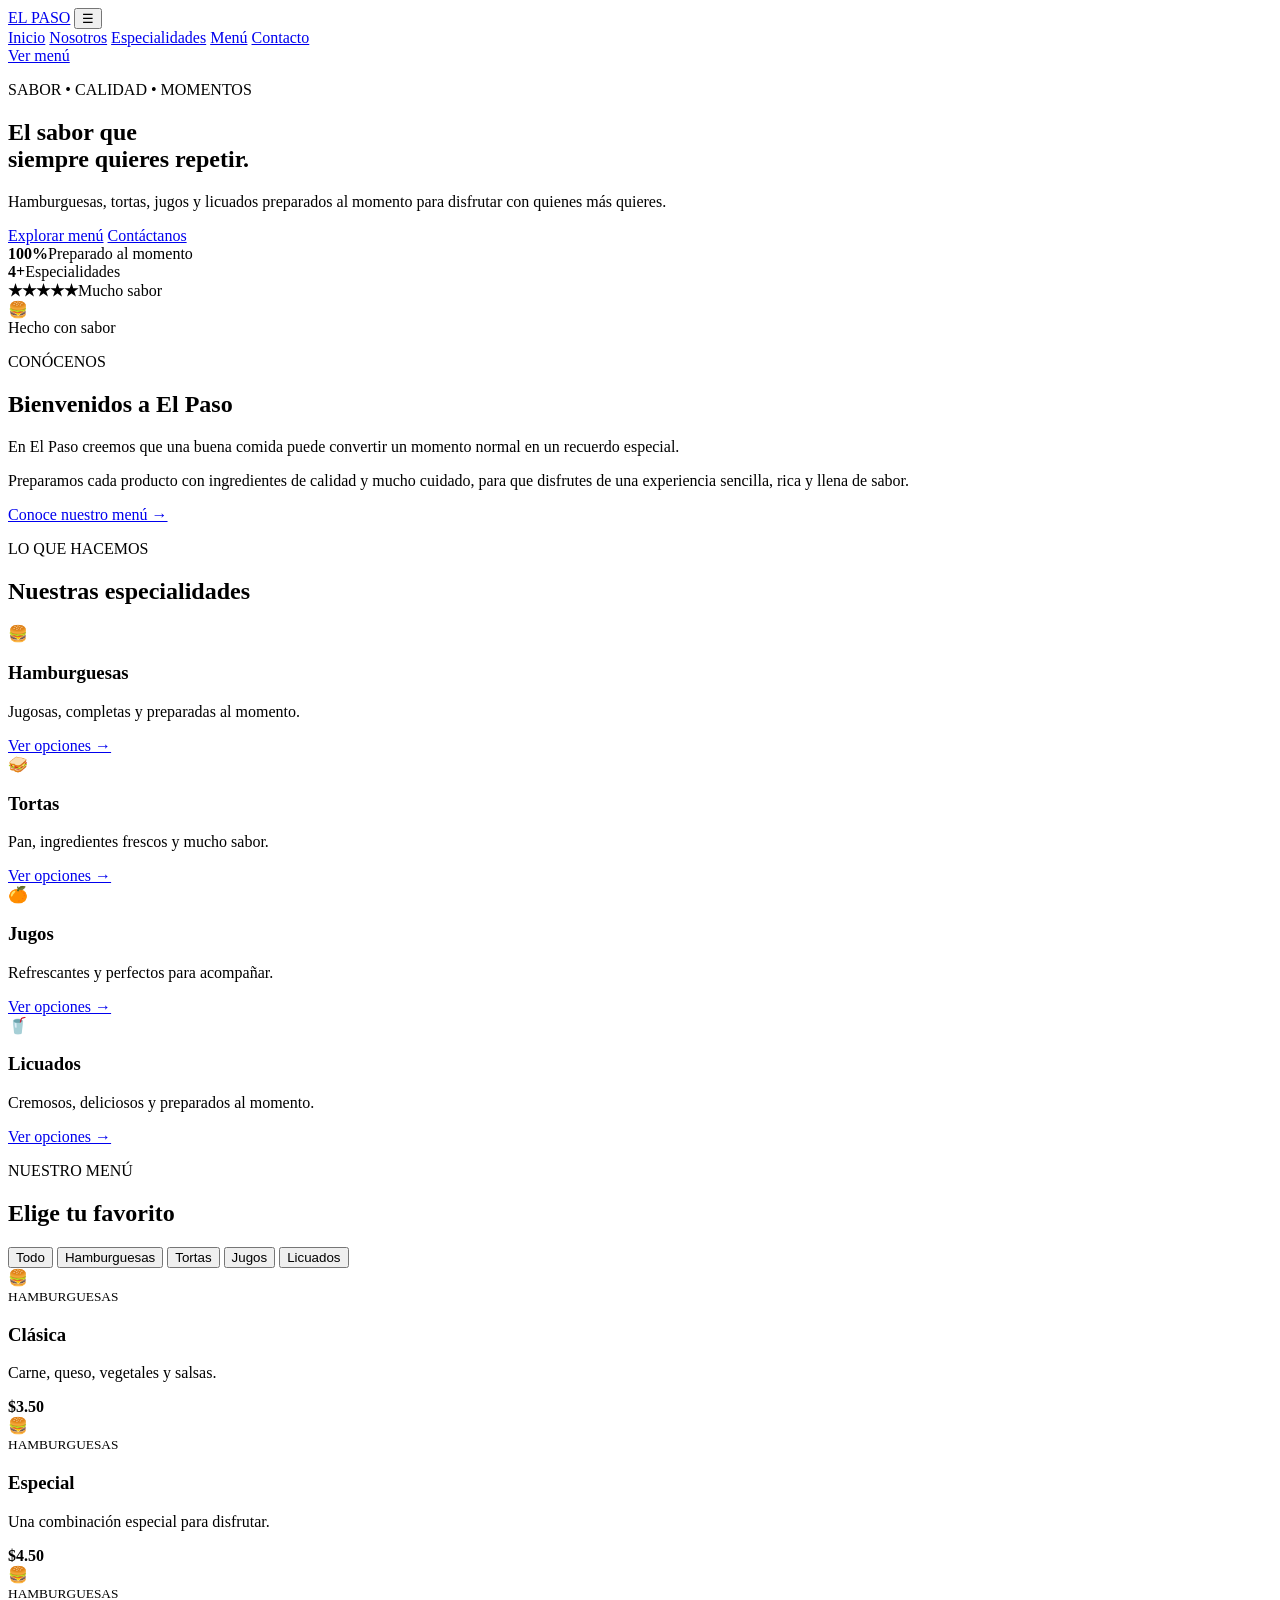
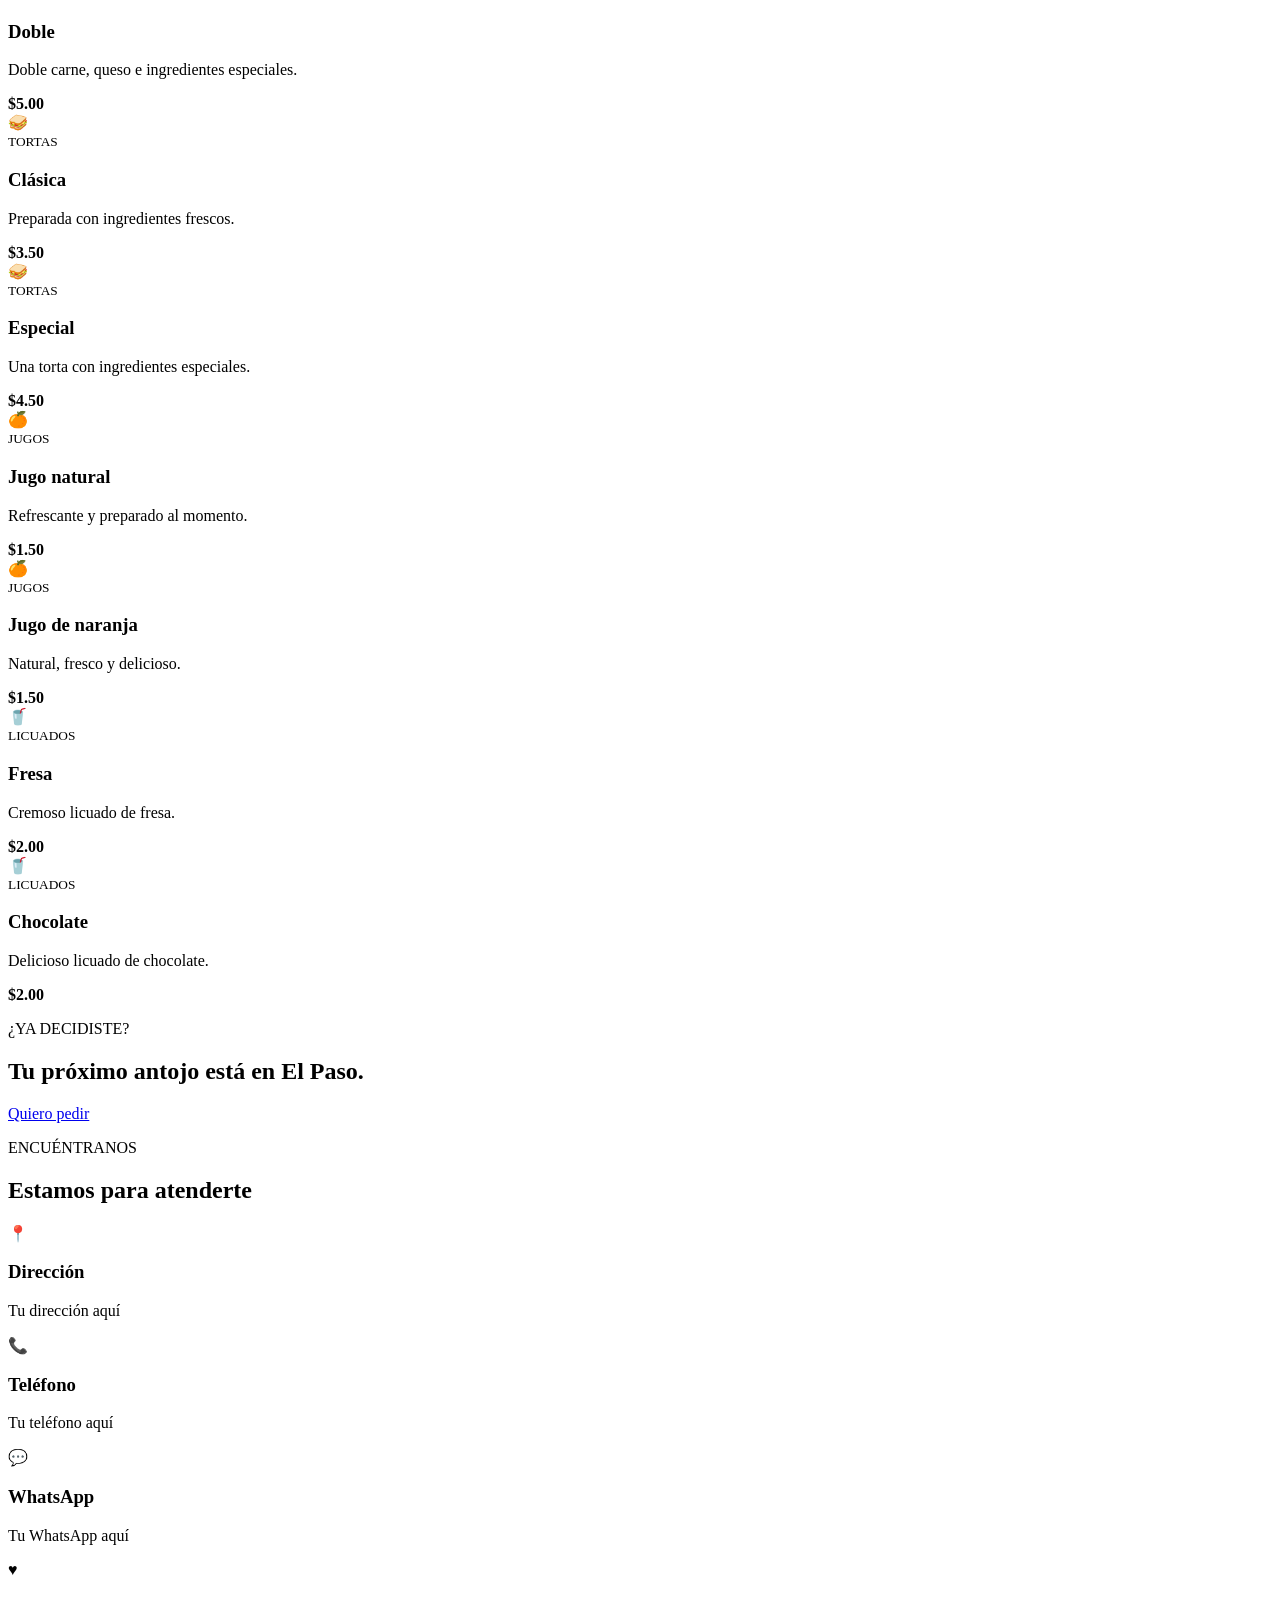
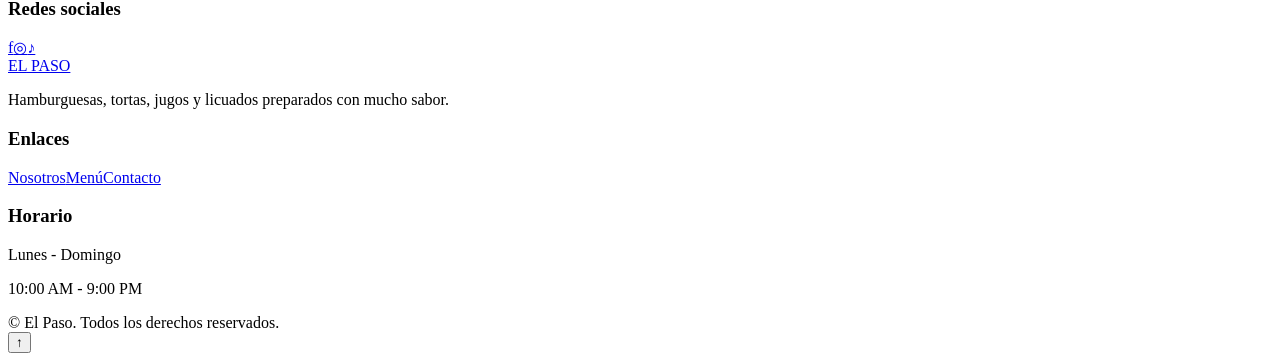
==== index.html @ f25e11f6 "Rename index[1].html to index.html" ====
<!DOCTYPE html>
<html lang="es">
<head>
  <meta charset="UTF-8">
  <meta name="viewport" content="width=device-width, initial-scale=1.0">
  <meta name="description" content="El Paso - hamburguesas, tortas, jugos y licuados">
  <title>El Paso | Sabor que se disfruta</title>
  <link rel="preconnect" href="https://fonts.googleapis.com">
  <link rel="preconnect" href="https://fonts.gstatic.com" crossorigin>
  <link href="https://fonts.googleapis.com/css2?family=DM+Sans:wght@400;500;600;700&family=Playfair+Display:wght@700;800&display=swap" rel="stylesheet">
  <link rel="stylesheet" href="style.css">
</head>
<body>

<header class="header" id="inicio">
  <nav class="nav container">
    <a class="logo" href="#inicio"><span>EL</span> PASO</a>
    <button class="menu-toggle" aria-label="Abrir menú">☰</button>
    <div class="nav-links">
      <a href="#inicio">Inicio</a>
      <a href="#nosotros">Nosotros</a>
      <a href="#especialidades">Especialidades</a>
      <a href="#menu">Menú</a>
      <a href="#contacto">Contacto</a>
    </div>
    <a class="nav-order" href="#menu">Ver menú</a>
  </nav>
</header>

<main>
<section class="hero">
  <div class="hero-overlay"></div>
  <div class="container hero-content">
    <p class="eyebrow">SABOR • CALIDAD • MOMENTOS</p>
    <h1>El sabor que<br><span>siempre quieres repetir.</span></h1>
    <p class="hero-text">Hamburguesas, tortas, jugos y licuados preparados al momento para disfrutar con quienes más quieres.</p>
    <div class="hero-buttons">
      <a class="btn btn-primary" href="#menu">Explorar menú</a>
      <a class="btn btn-light" href="#contacto">Contáctanos</a>
    </div>
  </div>
</section>

<section class="stats">
  <div class="container stats-grid">
    <div><strong>100%</strong><span>Preparado al momento</span></div>
    <div><strong>4+</strong><span>Especialidades</span></div>
    <div><strong>★★★★★</strong><span>Mucho sabor</span></div>
  </div>
</section>

<section class="section about" id="nosotros">
  <div class="container two-col">
    <div class="about-card">
      <div class="fake-food">🍔</div>
      <span class="floating-badge">Hecho con sabor</span>
    </div>
    <div>
      <p class="eyebrow dark">CONÓCENOS</p>
      <h2>Bienvenidos a <span>El Paso</span></h2>
      <p>En El Paso creemos que una buena comida puede convertir un momento normal en un recuerdo especial.</p>
      <p>Preparamos cada producto con ingredientes de calidad y mucho cuidado, para que disfrutes de una experiencia sencilla, rica y llena de sabor.</p>
      <a class="text-link" href="#menu">Conoce nuestro menú →</a>
    </div>
  </div>
</section>

<section class="section specialties" id="especialidades">
  <div class="container">
    <div class="section-title">
      <p class="eyebrow dark">LO QUE HACEMOS</p>
      <h2>Nuestras <span>especialidades</span></h2>
    </div>
    <div class="cards">
      <article class="special-card"><div class="icon">🍔</div><h3>Hamburguesas</h3><p>Jugosas, completas y preparadas al momento.</p><a href="#hamburguesas">Ver opciones →</a></article>
      <article class="special-card"><div class="icon">🥪</div><h3>Tortas</h3><p>Pan, ingredientes frescos y mucho sabor.</p><a href="#tortas">Ver opciones →</a></article>
      <article class="special-card"><div class="icon">🍊</div><h3>Jugos</h3><p>Refrescantes y perfectos para acompañar.</p><a href="#jugos">Ver opciones →</a></article>
      <article class="special-card"><div class="icon">🥤</div><h3>Licuados</h3><p>Cremosos, deliciosos y preparados al momento.</p><a href="#licuados">Ver opciones →</a></article>
    </div>
  </div>
</section>

<section class="section menu-section" id="menu">
  <div class="container">
    <div class="section-title center">
      <p class="eyebrow">NUESTRO MENÚ</p>
      <h2>Elige tu <span>favorito</span></h2>
    </div>
    <div class="tabs">
      <button class="tab active" data-filter="all">Todo</button>
      <button class="tab" data-filter="hamburguesas">Hamburguesas</button>
      <button class="tab" data-filter="tortas">Tortas</button>
      <button class="tab" data-filter="jugos">Jugos</button>
      <button class="tab" data-filter="licuados">Licuados</button>
    </div>
    <div class="products">
      <article class="product" data-category="hamburguesas" id="hamburguesas"><div class="product-img burger">🍔</div><div><small>HAMBURGUESAS</small><h3>Clásica</h3><p>Carne, queso, vegetales y salsas.</p><strong>$3.50</strong></div></article>
      <article class="product" data-category="hamburguesas"><div class="product-img burger">🍔</div><div><small>HAMBURGUESAS</small><h3>Especial</h3><p>Una combinación especial para disfrutar.</p><strong>$4.50</strong></div></article>
      <article class="product" data-category="hamburguesas"><div class="product-img burger">🍔</div><div><small>HAMBURGUESAS</small><h3>Doble</h3><p>Doble carne, queso e ingredientes especiales.</p><strong>$5.00</strong></div></article>
      <article class="product" data-category="tortas" id="tortas"><div class="product-img sandwich">🥪</div><div><small>TORTAS</small><h3>Clásica</h3><p>Preparada con ingredientes frescos.</p><strong>$3.50</strong></div></article>
      <article class="product" data-category="tortas"><div class="product-img sandwich">🥪</div><div><small>TORTAS</small><h3>Especial</h3><p>Una torta con ingredientes especiales.</p><strong>$4.50</strong></div></article>
      <article class="product" data-category="jugos" id="jugos"><div class="product-img juice">🍊</div><div><small>JUGOS</small><h3>Jugo natural</h3><p>Refrescante y preparado al momento.</p><strong>$1.50</strong></div></article>
      <article class="product" data-category="jugos"><div class="product-img juice">🍊</div><div><small>JUGOS</small><h3>Jugo de naranja</h3><p>Natural, fresco y delicioso.</p><strong>$1.50</strong></div></article>
      <article class="product" data-category="licuados" id="licuados"><div class="product-img shake">🥤</div><div><small>LICUADOS</small><h3>Fresa</h3><p>Cremoso licuado de fresa.</p><strong>$2.00</strong></div></article>
      <article class="product" data-category="licuados"><div class="product-img shake">🥤</div><div><small>LICUADOS</small><h3>Chocolate</h3><p>Delicioso licuado de chocolate.</p><strong>$2.00</strong></div></article>
    </div>
  </div>
</section>

<section class="cta">
  <div class="container cta-content">
    <div><p class="eyebrow">¿YA DECIDISTE?</p><h2>Tu próximo antojo está en <span>El Paso.</span></h2></div>
    <a class="btn btn-primary" href="#contacto">Quiero pedir</a>
  </div>
</section>

<section class="section contact" id="contacto">
  <div class="container">
    <div class="section-title center">
      <p class="eyebrow dark">ENCUÉNTRANOS</p>
      <h2>Estamos para <span>atenderte</span></h2>
    </div>
    <div class="contact-grid">
      <div class="contact-box"><div>📍</div><h3>Dirección</h3><p>Tu dirección aquí</p></div>
      <div class="contact-box"><div>📞</div><h3>Teléfono</h3><p>Tu teléfono aquí</p></div>
      <div class="contact-box"><div>💬</div><h3>WhatsApp</h3><p>Tu WhatsApp aquí</p></div>
      <div class="contact-box"><div>♥</div><h3>Redes sociales</h3><div class="socials"><a href="#">f</a><a href="#">◎</a><a href="#">♪</a></div></div>
    </div>
  </div>
</section>
</main>

<footer>
  <div class="container footer-main">
    <div><a class="logo" href="#inicio"><span>EL</span> PASO</a><p>Hamburguesas, tortas, jugos y licuados preparados con mucho sabor.</p></div>
    <div><h3>Enlaces</h3><a href="#nosotros">Nosotros</a><a href="#menu">Menú</a><a href="#contacto">Contacto</a></div>
    <div><h3>Horario</h3><p>Lunes - Domingo</p><p>10:00 AM - 9:00 PM</p></div>
  </div>
  <div class="copyright">© <span id="year"></span> El Paso. Todos los derechos reservados.</div>
</footer>

<button class="top" id="top" aria-label="Volver arriba">↑</button>
<script src="script.js"></script>
</body>
</html>
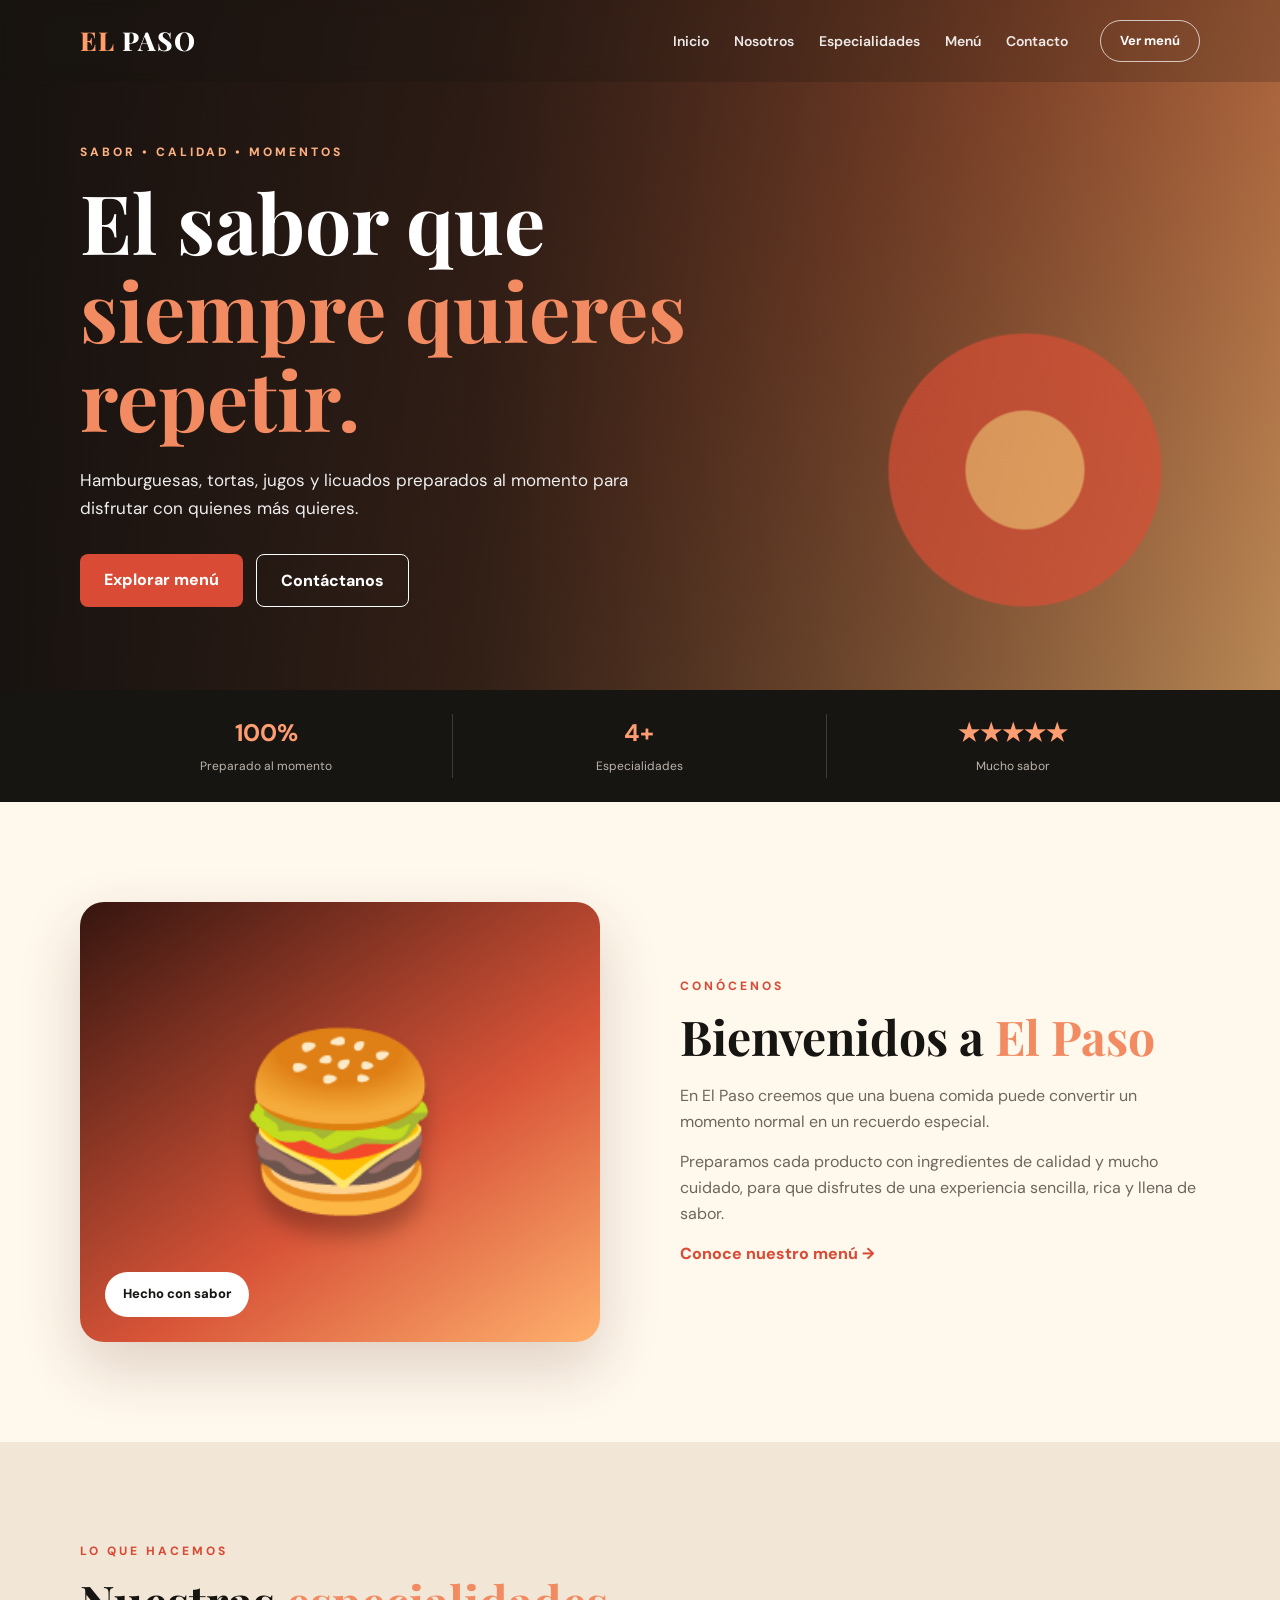
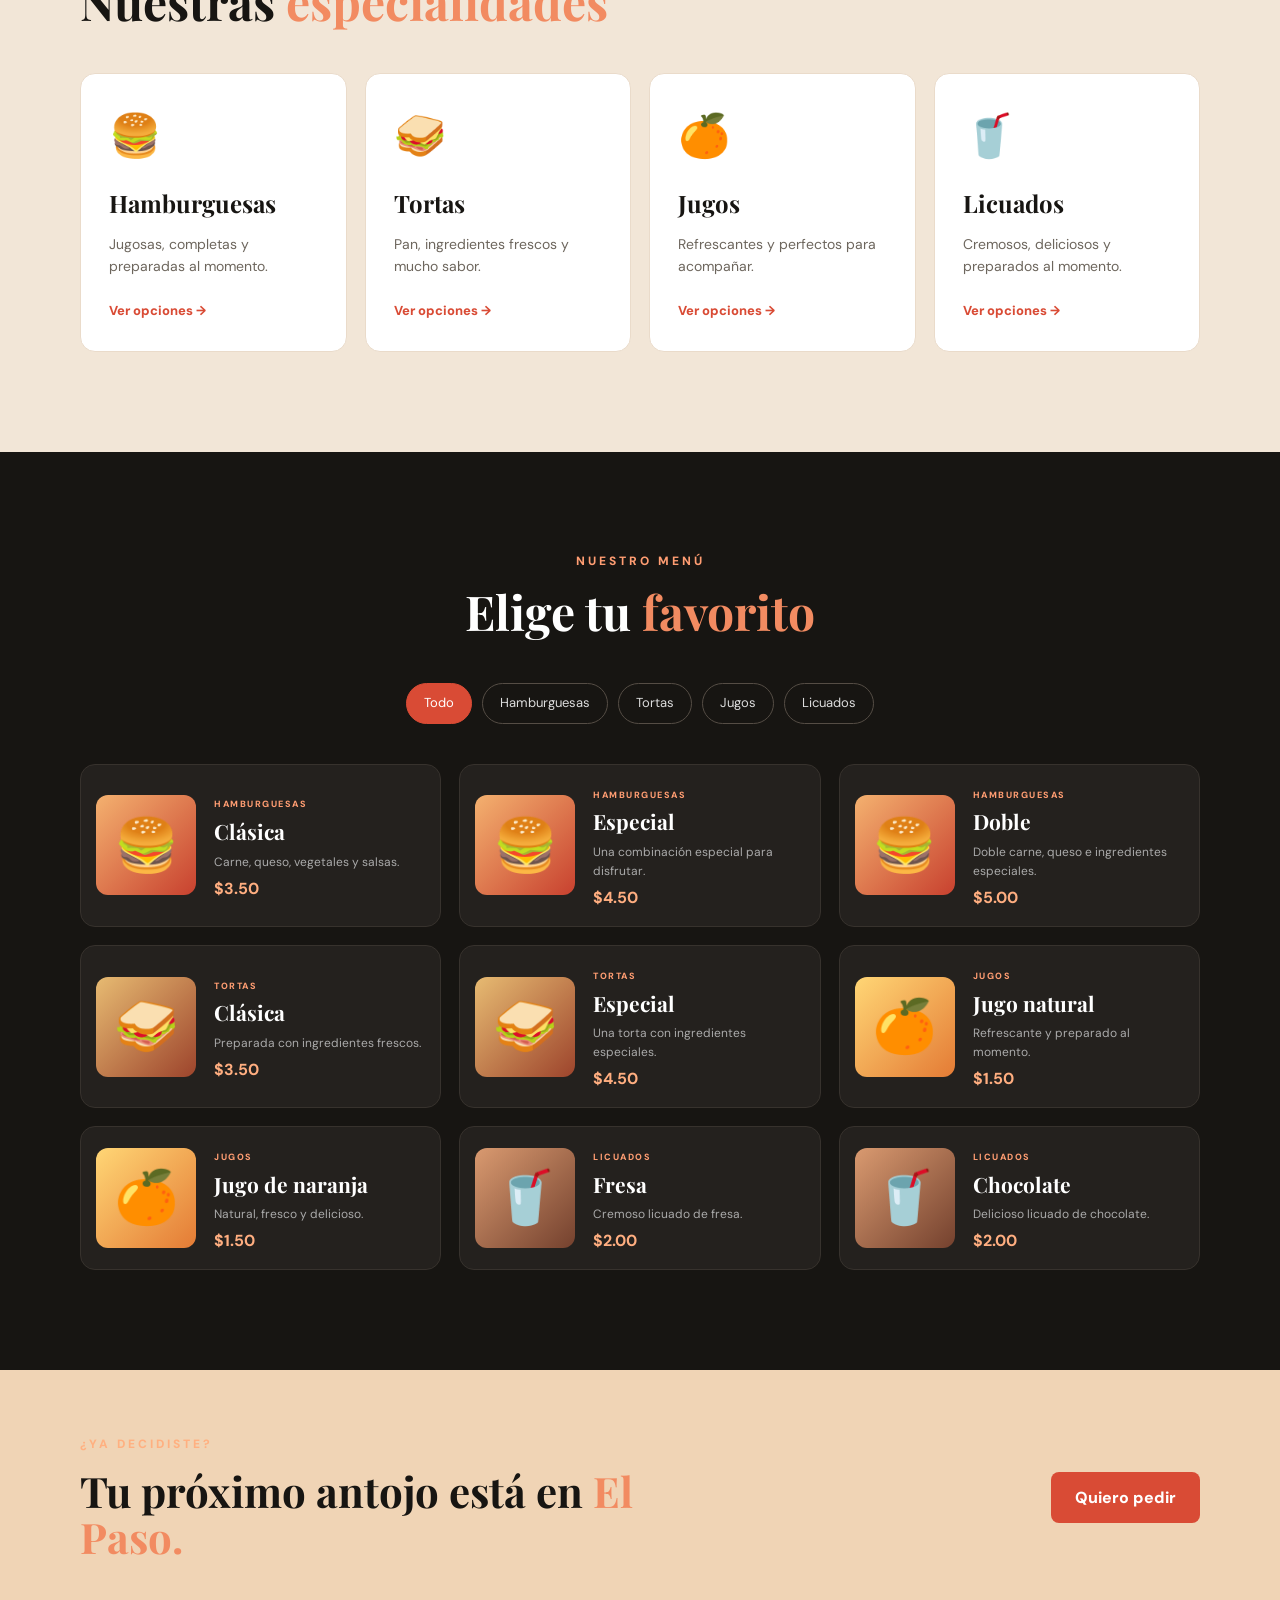
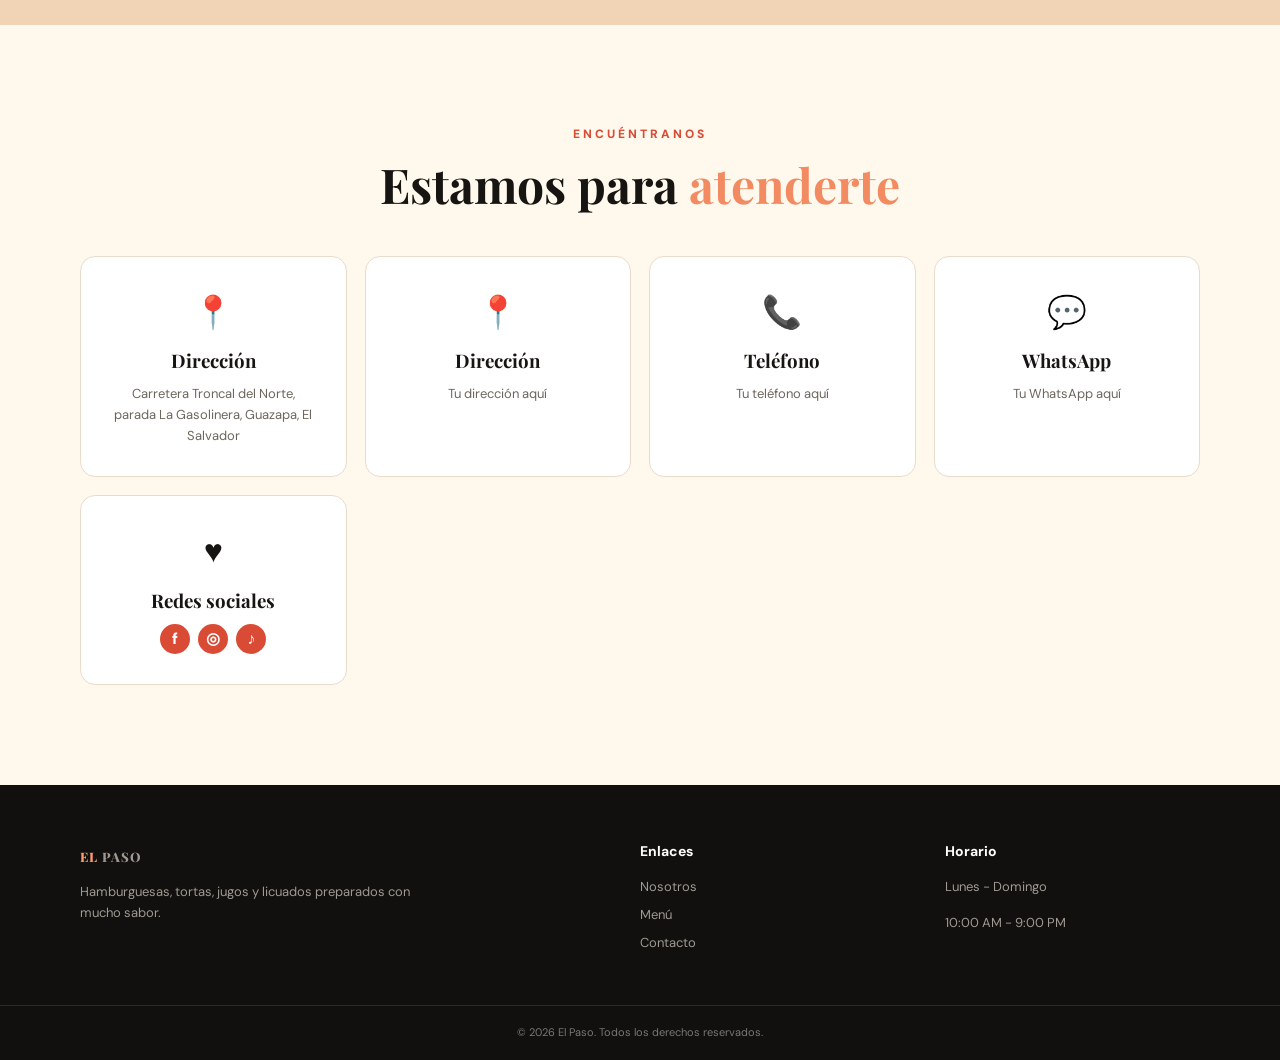
==== commit bd22b98a: "Update index.html" ====
--- a/index.html
+++ b/index.html
@@ -121,6 +121,13 @@
       <h2>Estamos para <span>atenderte</span></h2>
     </div>
     <div class="contact-grid">
+      <div class="contact-box">
+    <div class="contact-icon">📍</div>
+    <div>
+        <h3>Dirección</h3>
+        <p>Carretera Troncal del Norte, parada La Gasolinera, Guazapa, El Salvador</p>
+    </div>
+</div>
       <div class="contact-box"><div>📍</div><h3>Dirección</h3><p>Tu dirección aquí</p></div>
       <div class="contact-box"><div>📞</div><h3>Teléfono</h3><p>Tu teléfono aquí</p></div>
       <div class="contact-box"><div>💬</div><h3>WhatsApp</h3><p>Tu WhatsApp aquí</p></div>
--- a/style.css
+++ b/style.css
@@ -0,0 +1,28 @@
+*{box-sizing:border-box;margin:0;padding:0}
+:root{--red:#d94b35;--red-dark:#a92e20;--cream:#fff8ed;--dark:#171512;--muted:#6d665d;--white:#fff}
+html{scroll-behavior:smooth}
+body{font-family:"DM Sans",sans-serif;color:var(--dark);background:var(--cream);line-height:1.6}
+a{text-decoration:none;color:inherit}
+.container{width:min(1120px,92%);margin:auto}
+.header{position:absolute;top:0;left:0;width:100%;z-index:20;background:rgba(23,21,18,.2);backdrop-filter:blur(8px)}
+.nav{height:82px;display:flex;align-items:center;gap:32px;color:white}
+.logo{font-family:"Playfair Display",serif;font-size:26px;font-weight:800;letter-spacing:1px;margin-right:auto}.logo span{color:#ff9c69}
+.nav-links{display:flex;gap:25px;font-size:14px;font-weight:600}.nav-links a{opacity:.9;transition:.2s}.nav-links a:hover{color:#ffb08b}
+.nav-order{border:1px solid rgba(255,255,255,.7);padding:10px 19px;border-radius:30px;font-weight:700;font-size:13px}
+.menu-toggle{display:none;background:none;border:0;color:white;font-size:27px}
+.hero{min-height:690px;display:flex;align-items:center;position:relative;background:linear-gradient(90deg,#181310 0%,rgba(24,19,16,.86) 38%,rgba(24,19,16,.25) 100%),linear-gradient(135deg,#7d2e20,#d26a3d 55%,#efb06d);color:white}
+.hero:after{content:"";position:absolute;right:7%;bottom:8%;width:330px;height:330px;border-radius:50%;background:radial-gradient(circle,#ffb56c 0 25%,#d84e35 26% 58%,transparent 59%);opacity:.7}
+.hero-content{position:relative;z-index:2;padding-top:60px}
+.eyebrow{font-size:12px;letter-spacing:3px;font-weight:800;color:#ffb080;margin-bottom:15px}.eyebrow.dark{color:var(--red)}
+h1,h2{font-family:"Playfair Display",serif;line-height:1.08}
+h1{font-size:clamp(48px,7vw,82px);max-width:760px}.hero h1 span,h2 span{color:#f28b61}
+.hero-text{max-width:560px;color:#eee;margin:25px 0 32px;font-size:17px}
+.hero-buttons{display:flex;gap:13px}.btn{display:inline-block;padding:13px 24px;border-radius:8px;font-weight:800;transition:.2s}.btn-primary{background:var(--red);color:white}.btn-primary:hover{background:var(--red-dark);transform:translateY(-2px)}.btn-light{border:1px solid white;color:white}.btn-light:hover{background:white;color:var(--dark)}
+.stats{background:var(--dark);color:white}.stats-grid{display:grid;grid-template-columns:repeat(3,1fr);padding:24px 0}.stats-grid div{text-align:center;border-right:1px solid #403a34}.stats-grid div:last-child{border:0}.stats-grid strong{display:block;font-size:24px;color:#ff9d72}.stats-grid span{font-size:12px;color:#bdb5ac}
+.section{padding:100px 0}.two-col{display:grid;grid-template-columns:1fr 1fr;gap:80px;align-items:center}.about h2,.section-title h2{font-size:48px;margin-bottom:20px}.about p{color:var(--muted);margin-bottom:15px}.about-card{height:440px;border-radius:24px;background:linear-gradient(145deg,#35150f,#d85438 60%,#ffb16f);display:grid;place-items:center;position:relative;overflow:hidden;box-shadow:0 25px 60px rgba(93,45,30,.2)}.fake-food{font-size:170px;filter:drop-shadow(0 20px 10px rgba(0,0,0,.25))}.floating-badge{position:absolute;bottom:25px;left:25px;background:white;padding:12px 18px;border-radius:30px;font-weight:800;font-size:13px}.text-link{color:var(--red);font-weight:800}
+.specialties{background:#f2e6d7}.section-title{text-align:left;margin-bottom:45px}.section-title.center{text-align:center}.cards{display:grid;grid-template-columns:repeat(4,1fr);gap:18px}.special-card{background:white;padding:28px;border-radius:15px;transition:.25s;border:1px solid #eadbca}.special-card:hover{transform:translateY(-7px);box-shadow:0 15px 35px rgba(45,30,20,.1)}.icon{font-size:42px;margin-bottom:15px}.special-card h3{font-family:"Playfair Display",serif;font-size:24px}.special-card p{font-size:14px;color:var(--muted);margin:10px 0 20px}.special-card a{font-size:13px;color:var(--red);font-weight:800}
+.menu-section{background:var(--dark);color:white}.menu-section .eyebrow{color:#ff9d72}.tabs{display:flex;justify-content:center;gap:10px;flex-wrap:wrap;margin-bottom:40px}.tab{background:transparent;border:1px solid #554d45;color:#ddd;padding:9px 17px;border-radius:25px;cursor:pointer;font:inherit;font-size:13px}.tab.active,.tab:hover{background:var(--red);border-color:var(--red);color:white}.products{display:grid;grid-template-columns:repeat(3,1fr);gap:18px}.product{background:#24211e;border:1px solid #37322d;border-radius:15px;padding:15px;display:grid;grid-template-columns:100px 1fr;gap:18px;align-items:center;transition:.2s}.product:hover{transform:translateY(-4px);border-color:#695e54}.product.hide{display:none}.product-img{width:100px;height:100px;border-radius:12px;display:grid;place-items:center;font-size:52px;background:linear-gradient(135deg,#f4b16f,#c8412f)}.sandwich{background:linear-gradient(135deg,#e7bb72,#9d442c)}.juice{background:linear-gradient(135deg,#ffd675,#e47b35)}.shake{background:linear-gradient(135deg,#d99a70,#74412e)}.product small{font-size:9px;color:#ff9d72;letter-spacing:1.5px;font-weight:800}.product h3{font-family:"Playfair Display",serif;font-size:21px}.product p{font-size:12px;color:#aaa;margin:4px 0}.product strong{color:#ffae80}
+.cta{padding:65px 0;background:#f0d4b5}.cta-content{display:flex;align-items:center;justify-content:space-between;gap:30px}.cta h2{font-size:42px;max-width:650px}.contact-grid{display:grid;grid-template-columns:repeat(4,1fr);gap:18px}.contact-box{background:white;border:1px solid #eadbca;border-radius:15px;padding:30px;text-align:center}.contact-box>div:first-child{font-size:32px}.contact-box h3{margin:8px 0;font-family:"Playfair Display",serif}.contact-box p{font-size:13px;color:var(--muted)}.socials{display:flex!important;justify-content:center;gap:8px}.socials a{width:30px;height:30px;border-radius:50%;background:var(--red);color:white;display:grid;place-items:center;font-weight:800}
+footer{background:#11100f;color:white;padding-top:55px}.footer-main{display:grid;grid-template-columns:2fr 1fr 1fr;gap:50px;padding-bottom:45px}.footer-main p,.footer-main a{color:#9f9992;font-size:13px}.footer-main>div>p{max-width:350px;margin-top:15px}.footer-main h3{font-size:14px;margin-bottom:15px}.footer-main a{display:block;margin:7px 0}.copyright{border-top:1px solid #2b2825;text-align:center;padding:18px;color:#777;font-size:11px}.top{position:fixed;right:20px;bottom:20px;width:44px;height:44px;border:0;border-radius:50%;background:var(--red);color:white;font-size:20px;display:none;cursor:pointer;z-index:30}
+@media(max-width:850px){.nav-links,.nav-order{display:none}.menu-toggle{display:block}.cards{grid-template-columns:repeat(2,1fr)}.products{grid-template-columns:1fr 1fr}.contact-grid{grid-template-columns:1fr 1fr}.two-col{gap:40px}.hero:after{opacity:.25}}
+@media(max-width:600px){.hero{min-height:650px}.hero-text{font-size:15px}.section{padding:70px 0}.two-col,.products,.contact-grid,.footer-main{grid-template-columns:1fr}.cards{grid-template-columns:1fr}.about-card{height:320px}.about h2,.section-title h2{font-size:38px}.cta-content{display:block}.cta h2{font-size:34px;margin-bottom:25px}.stats-grid strong{font-size:18px}.stats-grid span{font-size:10px}.product{grid-template-columns:85px 1fr}.product-img{width:85px;height:85px;font-size:43px}}
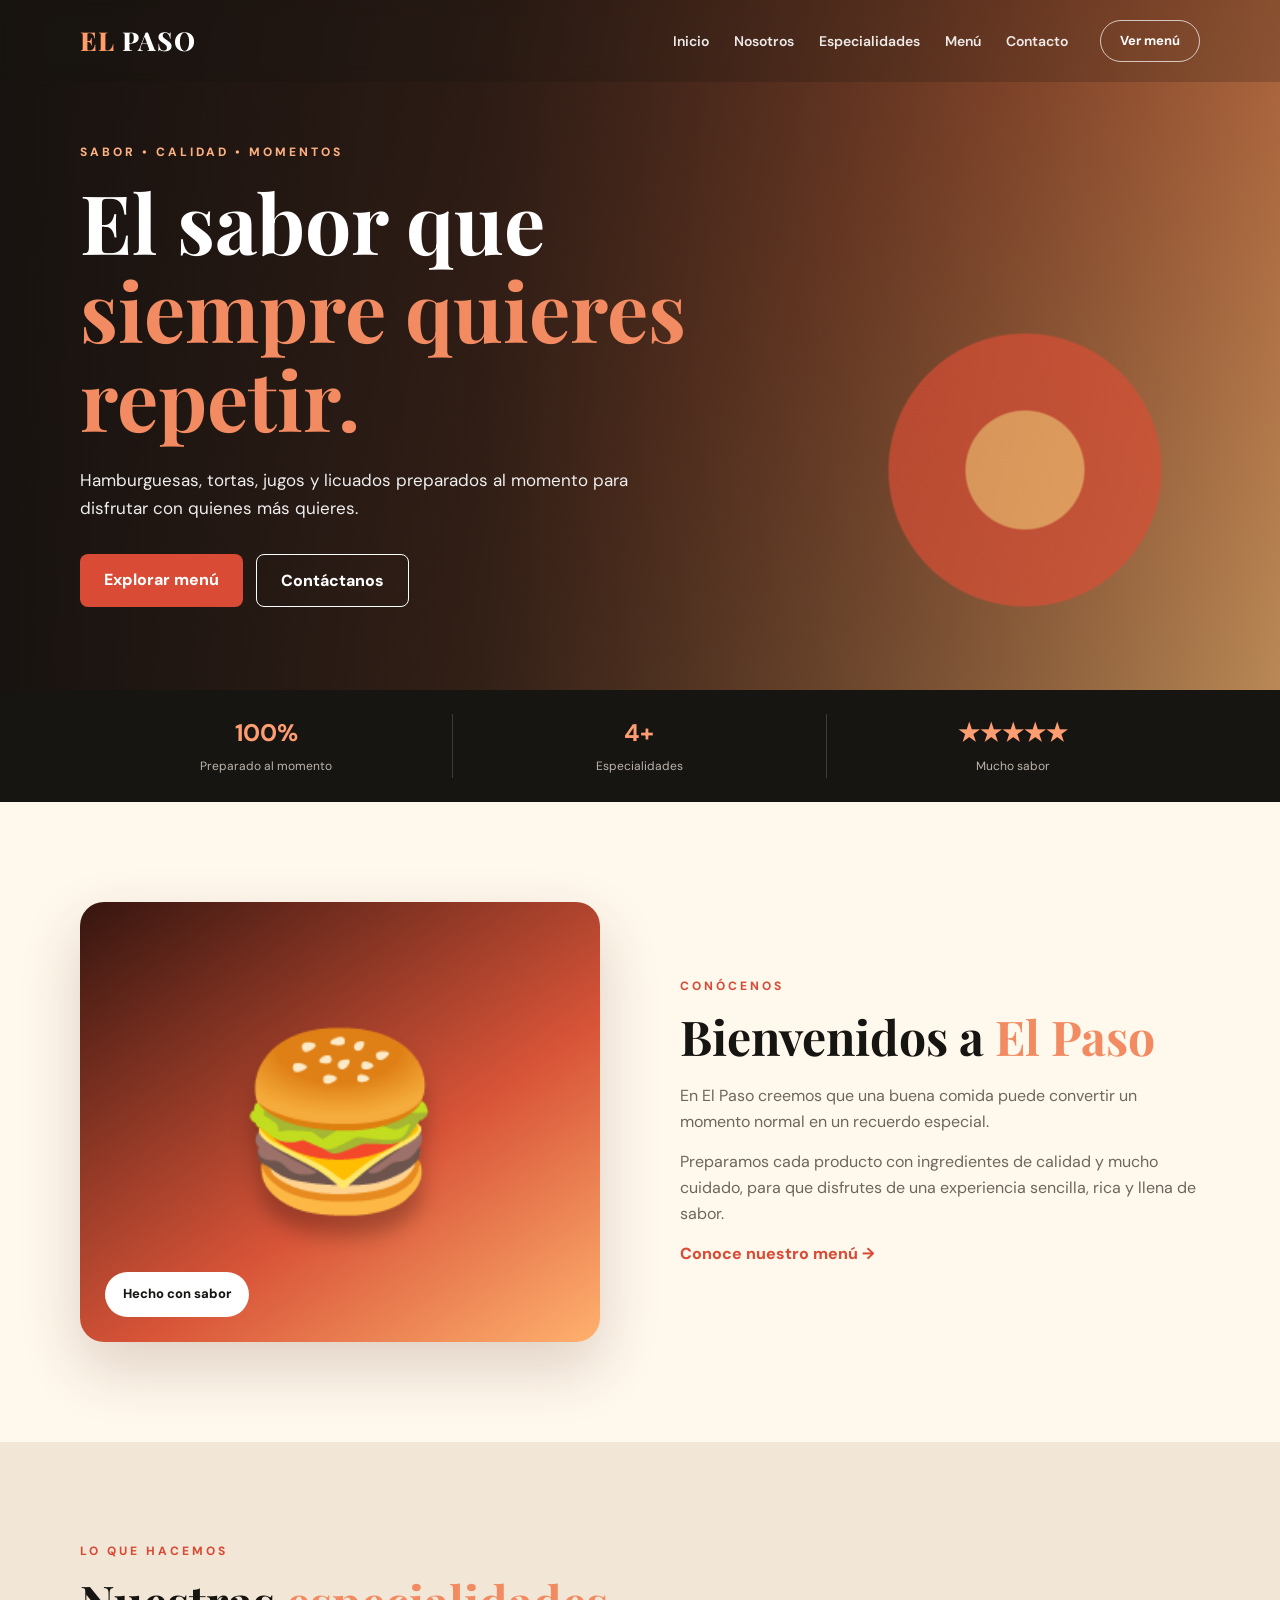
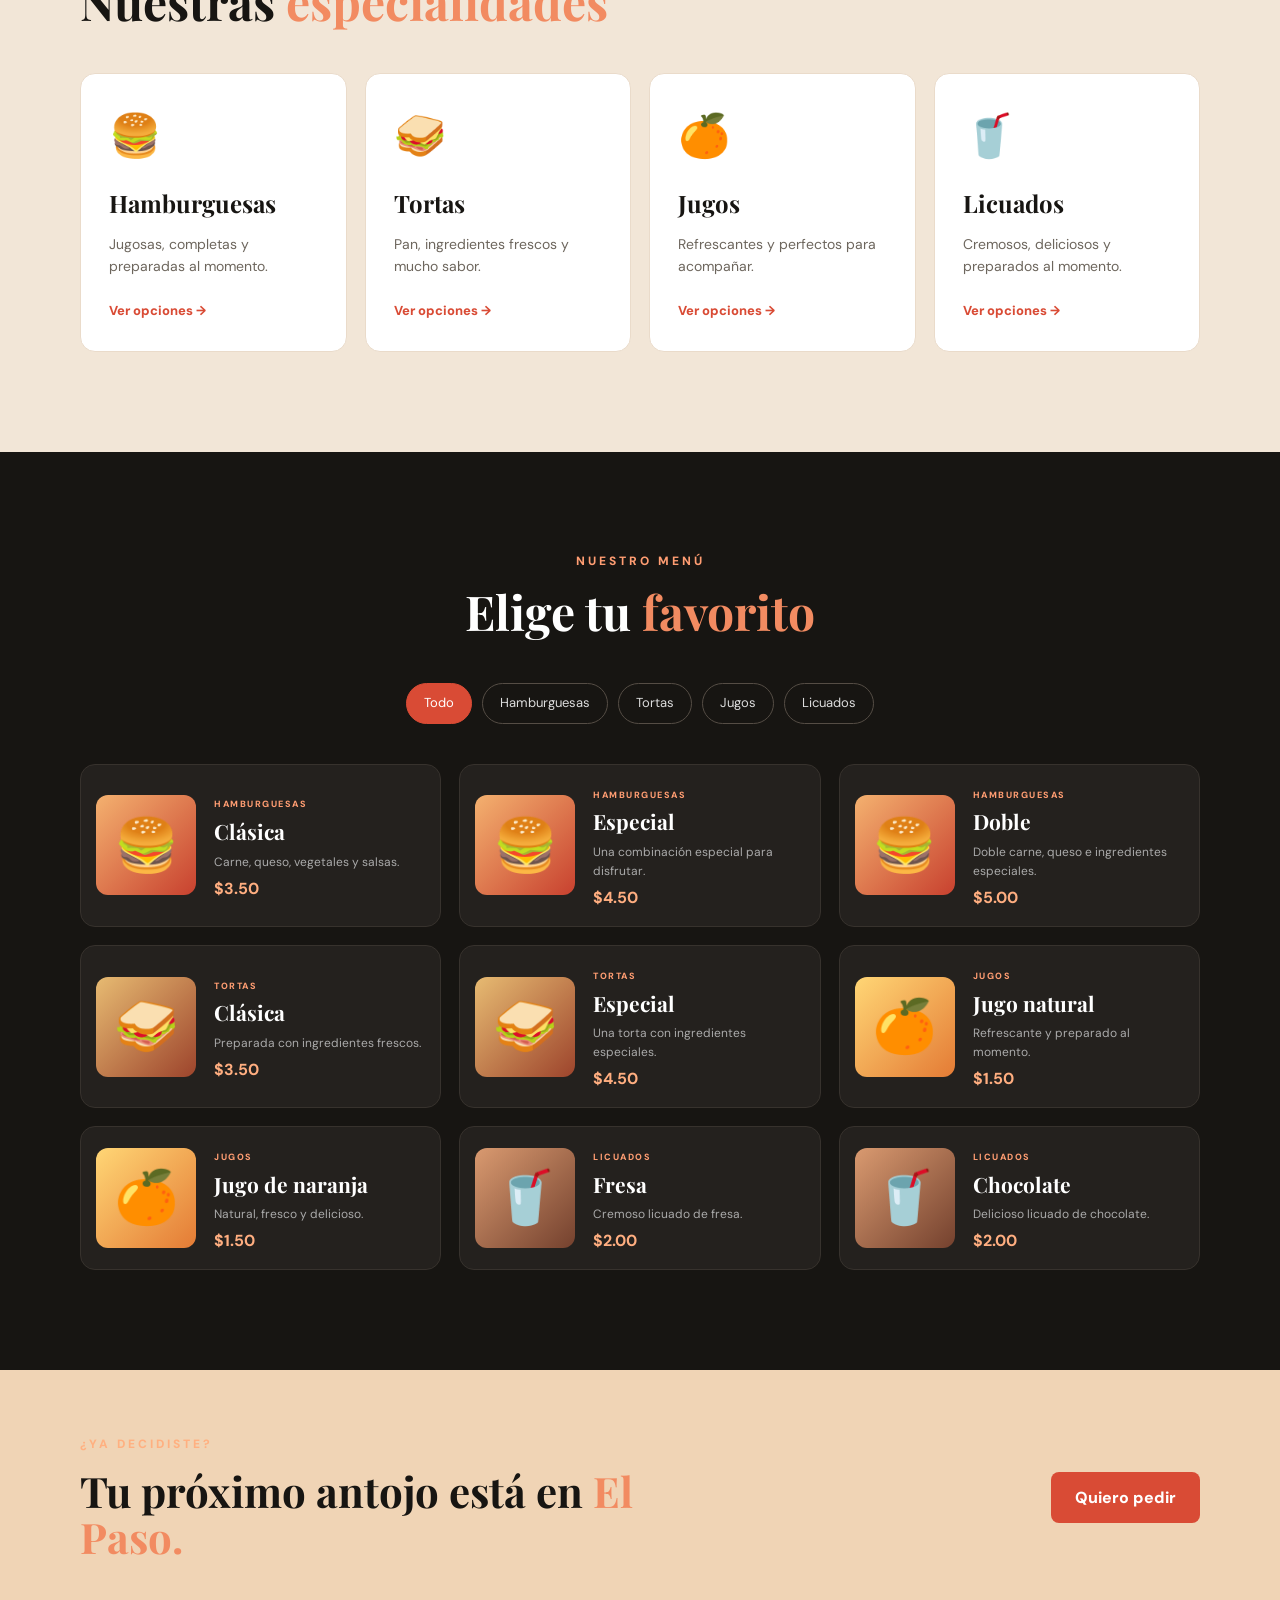
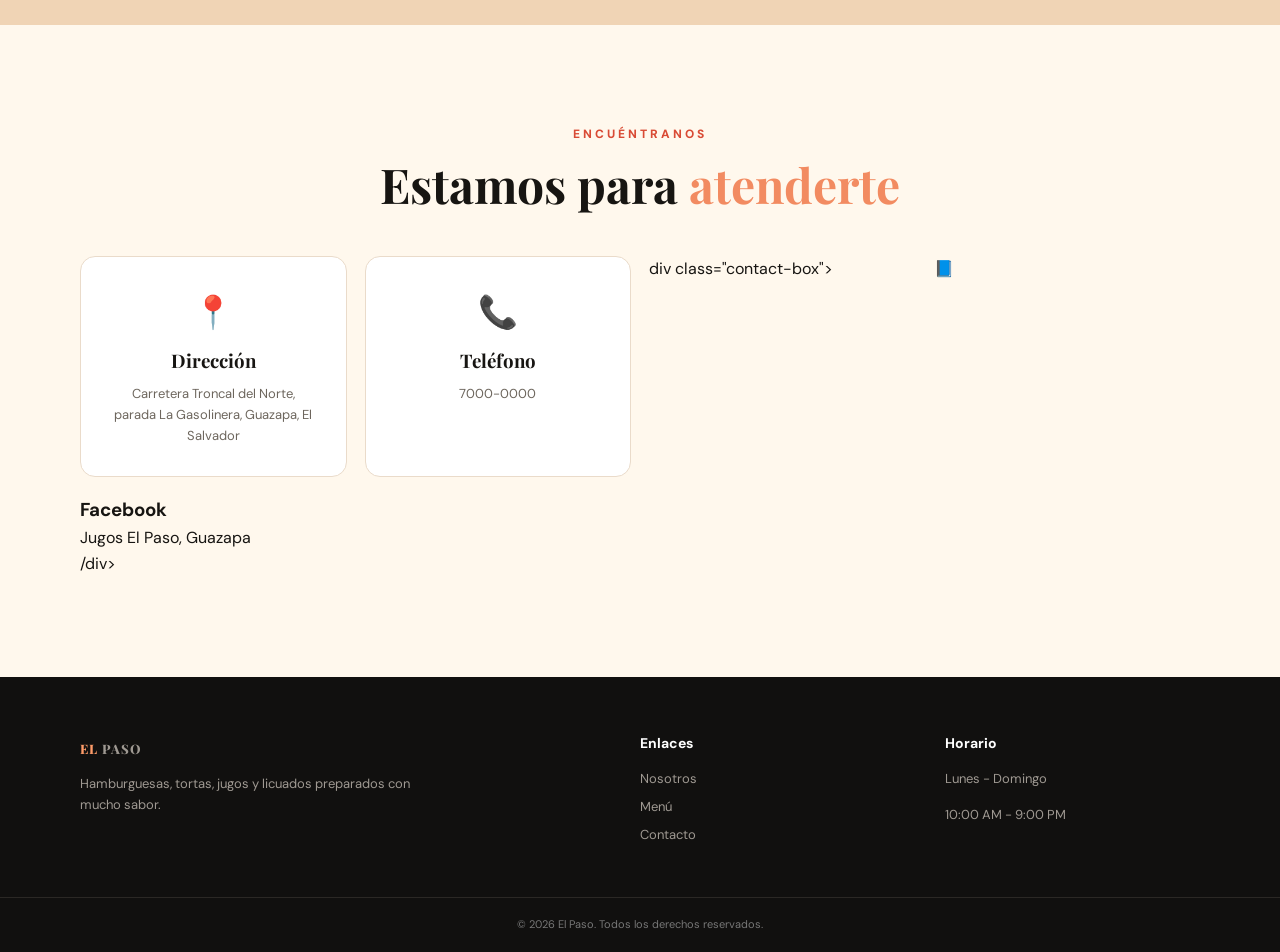
==== commit 690ba917: "Update index.html" ====
--- a/index.html
+++ b/index.html
@@ -128,10 +128,25 @@
         <p>Carretera Troncal del Norte, parada La Gasolinera, Guazapa, El Salvador</p>
     </div>
 </div>
-      <div class="contact-box"><div>📍</div><h3>Dirección</h3><p>Tu dirección aquí</p></div>
-      <div class="contact-box"><div>📞</div><h3>Teléfono</h3><p>Tu teléfono aquí</p></div>
-      <div class="contact-box"><div>💬</div><h3>WhatsApp</h3><p>Tu WhatsApp aquí</p></div>
-      <div class="contact-box"><div>♥</div><h3>Redes sociales</h3><div class="socials"><a href="#">f</a><a href="#">◎</a><a href="#">♪</a></div></div>
+     <div class="contact-box">
+    <div class="contact-icon">📞</div>
+    <div>
+        <h3>Teléfono</h3>
+        <p>7000-0000</p>
+    </div>
+</div>
+  
+     div class="contact-box">
+    <div class="contact-icon">📘</div>
+    <div>
+        <h3>Facebook</h3>
+        <p>
+            <a href="AQUI_IRA_TU_ENLACE" target="_blank">
+                Jugos El Paso, Guazapa
+            </a>
+        </p>
+    </div>
+</div>/div></div>
     </div>
   </div>
 </section>
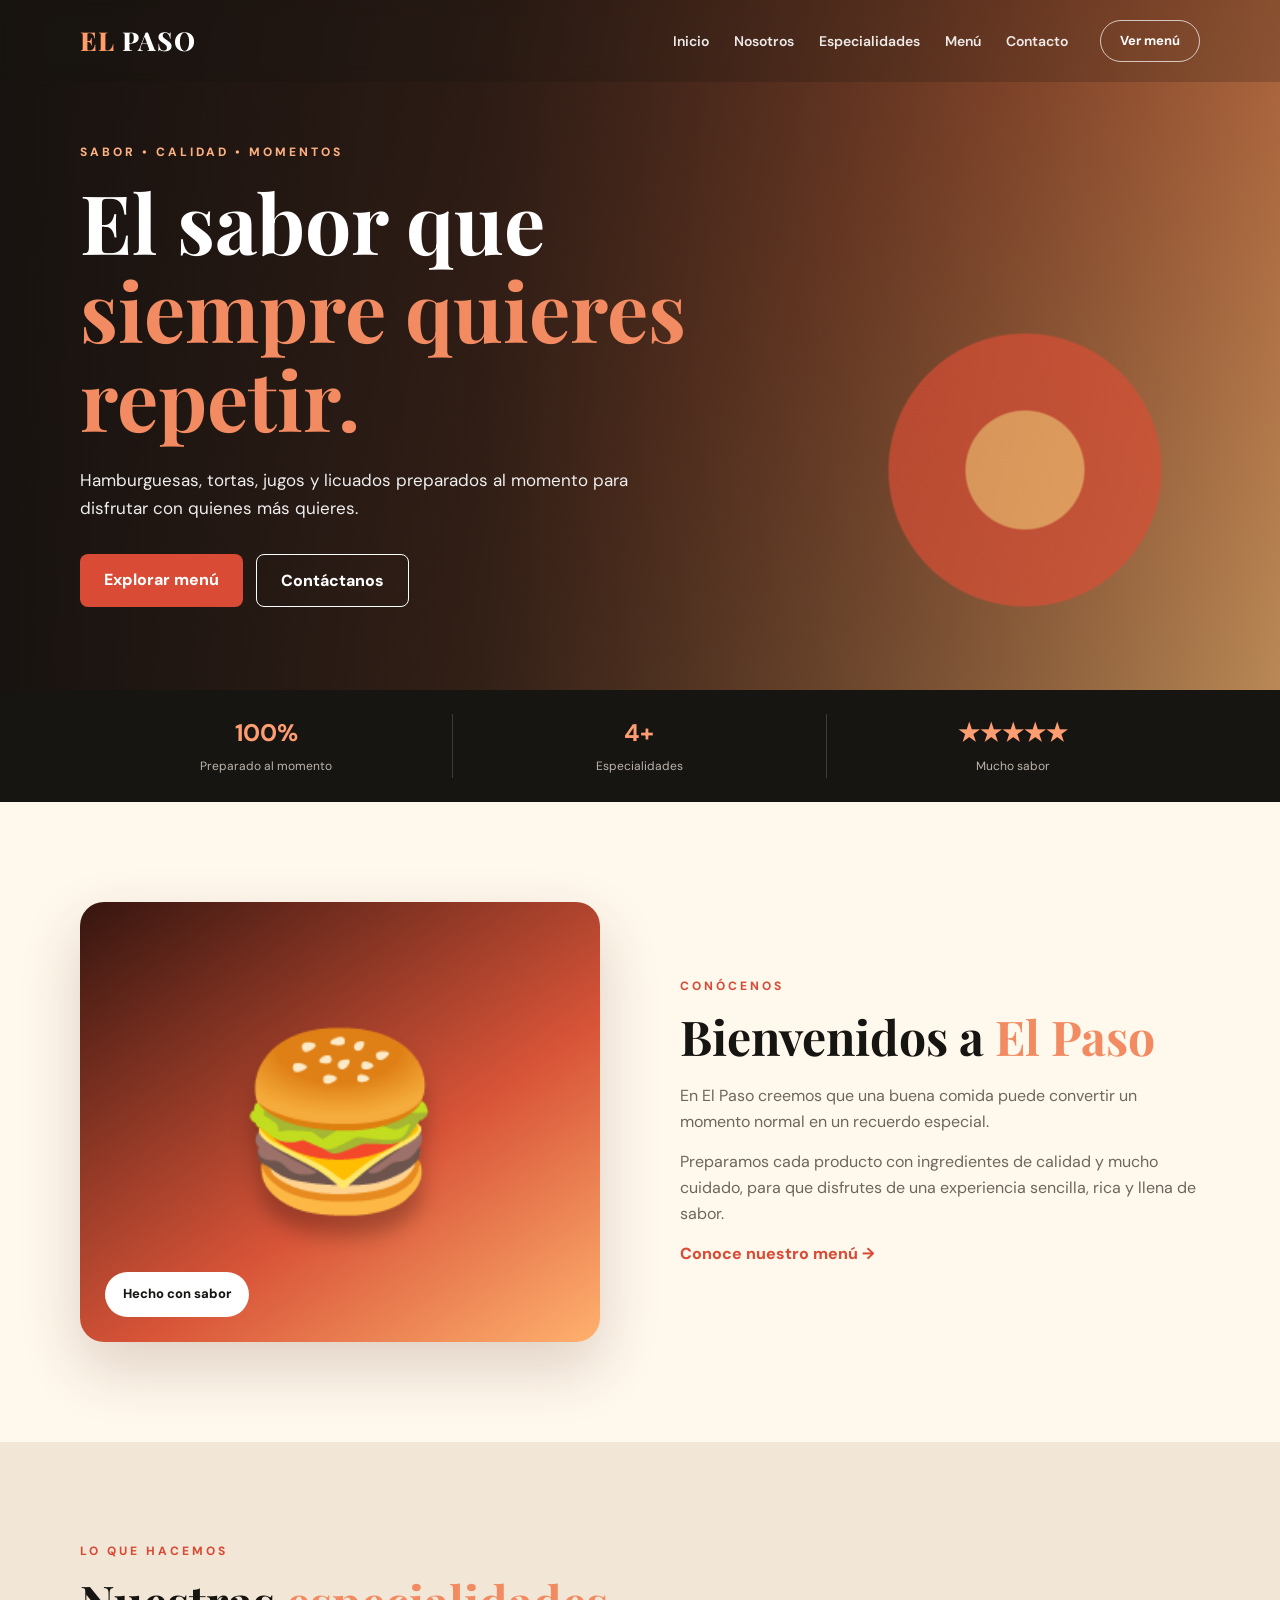
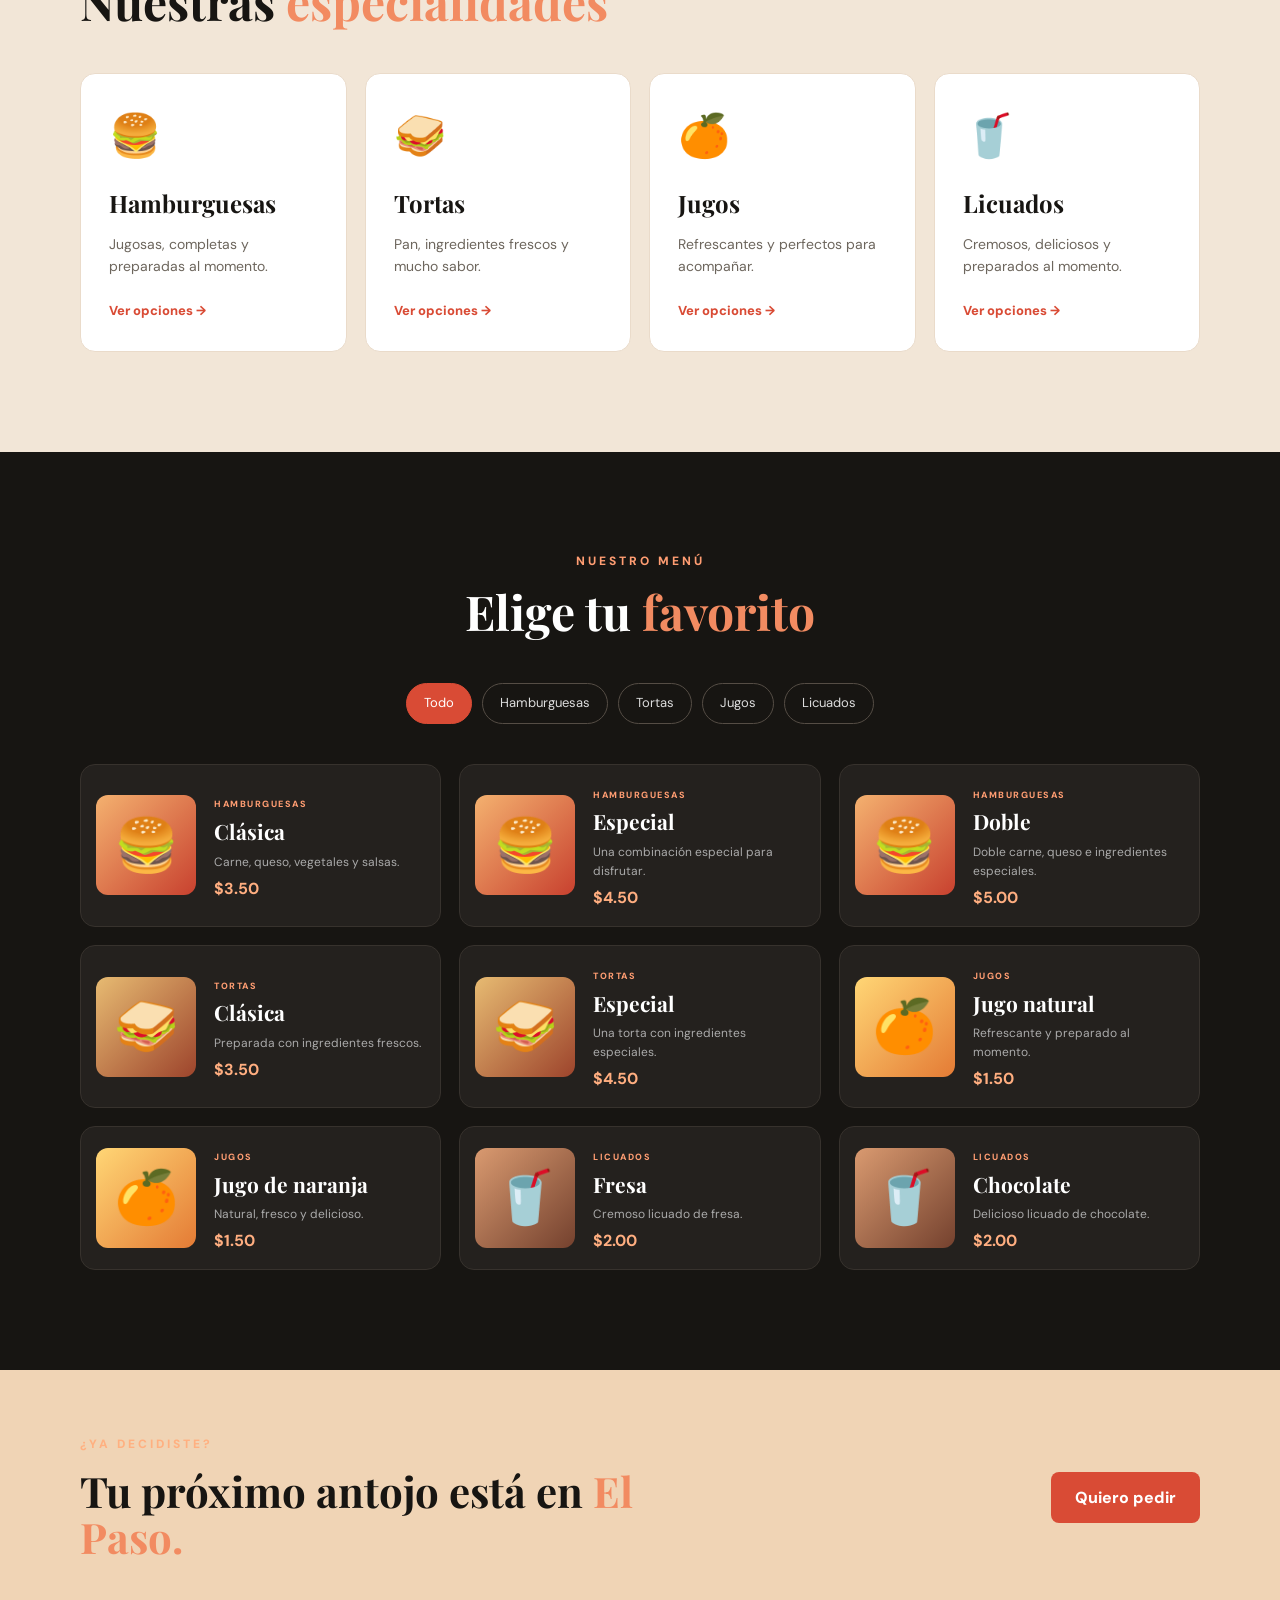
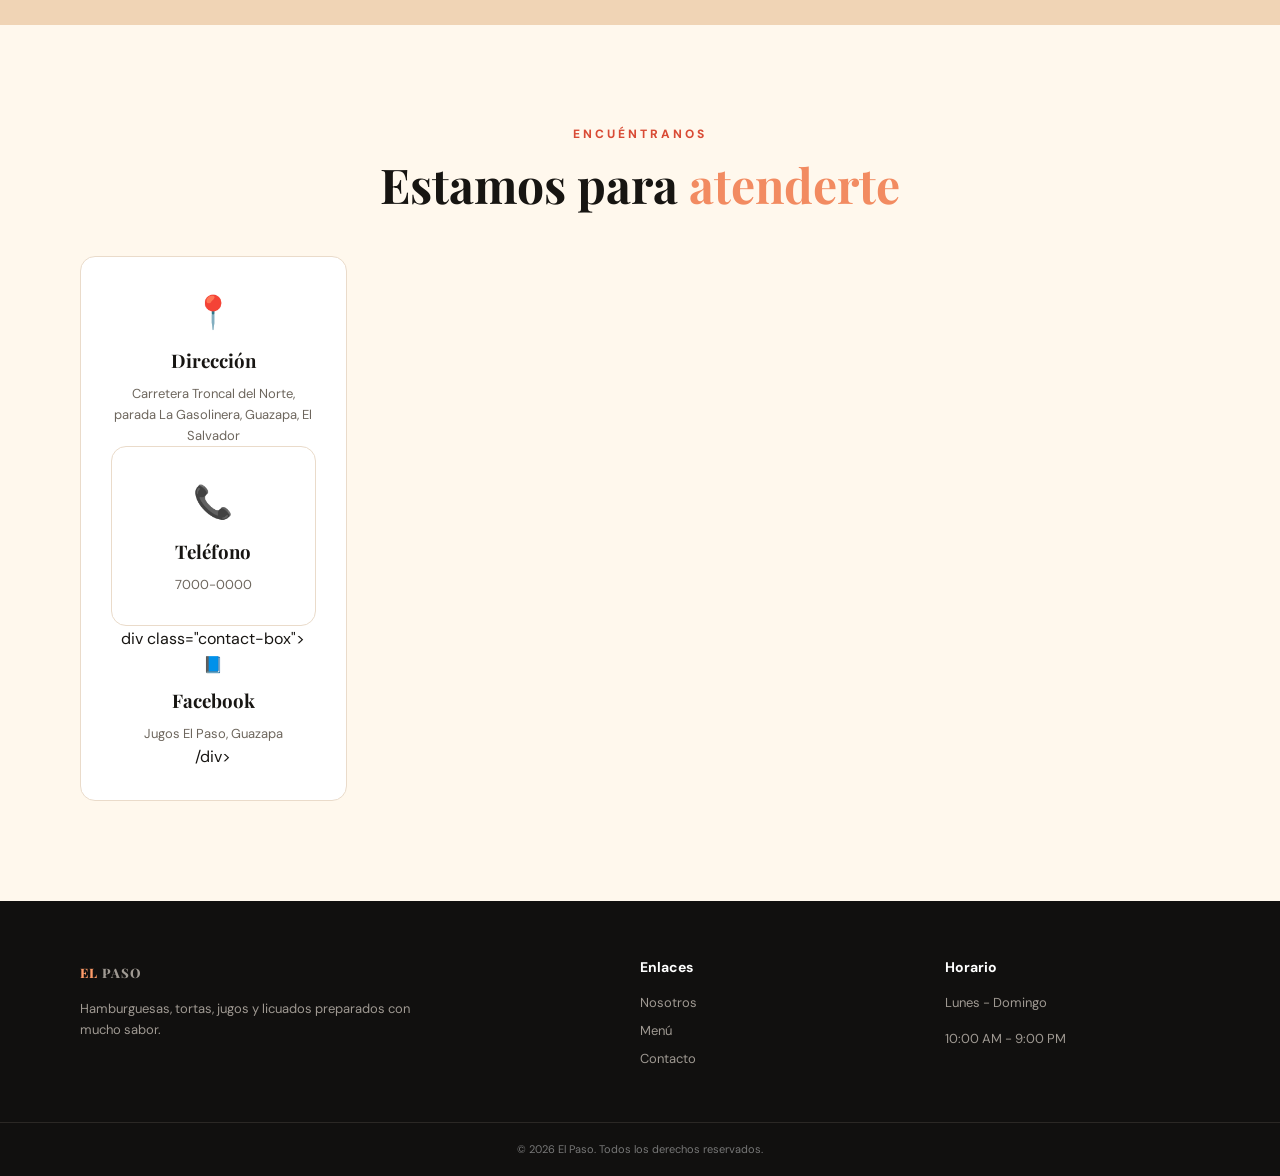
==== commit 89d7ff4e: "Update index.html" ====
--- a/index.html
+++ b/index.html
@@ -126,8 +126,6 @@
     <div>
         <h3>Dirección</h3>
         <p>Carretera Troncal del Norte, parada La Gasolinera, Guazapa, El Salvador</p>
-    </div>
-</div>
      <div class="contact-box">
     <div class="contact-icon">📞</div>
     <div>
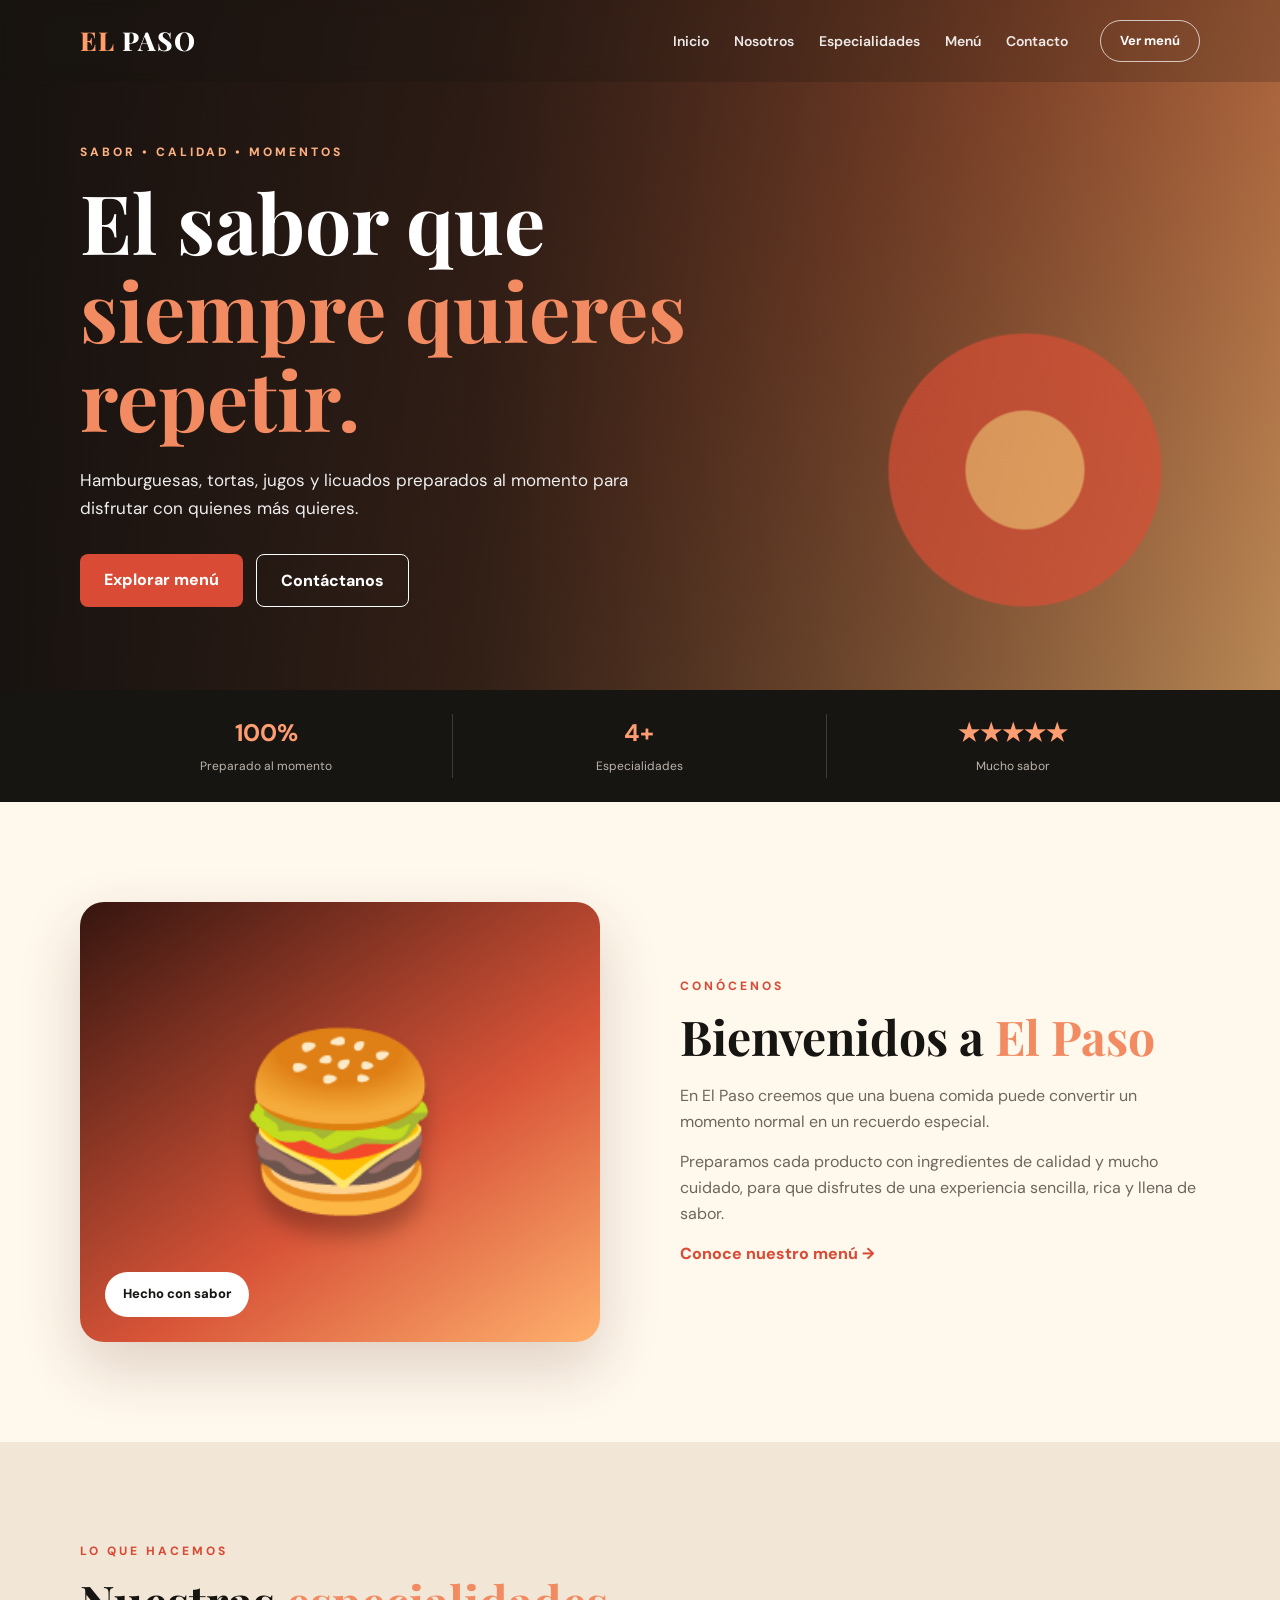
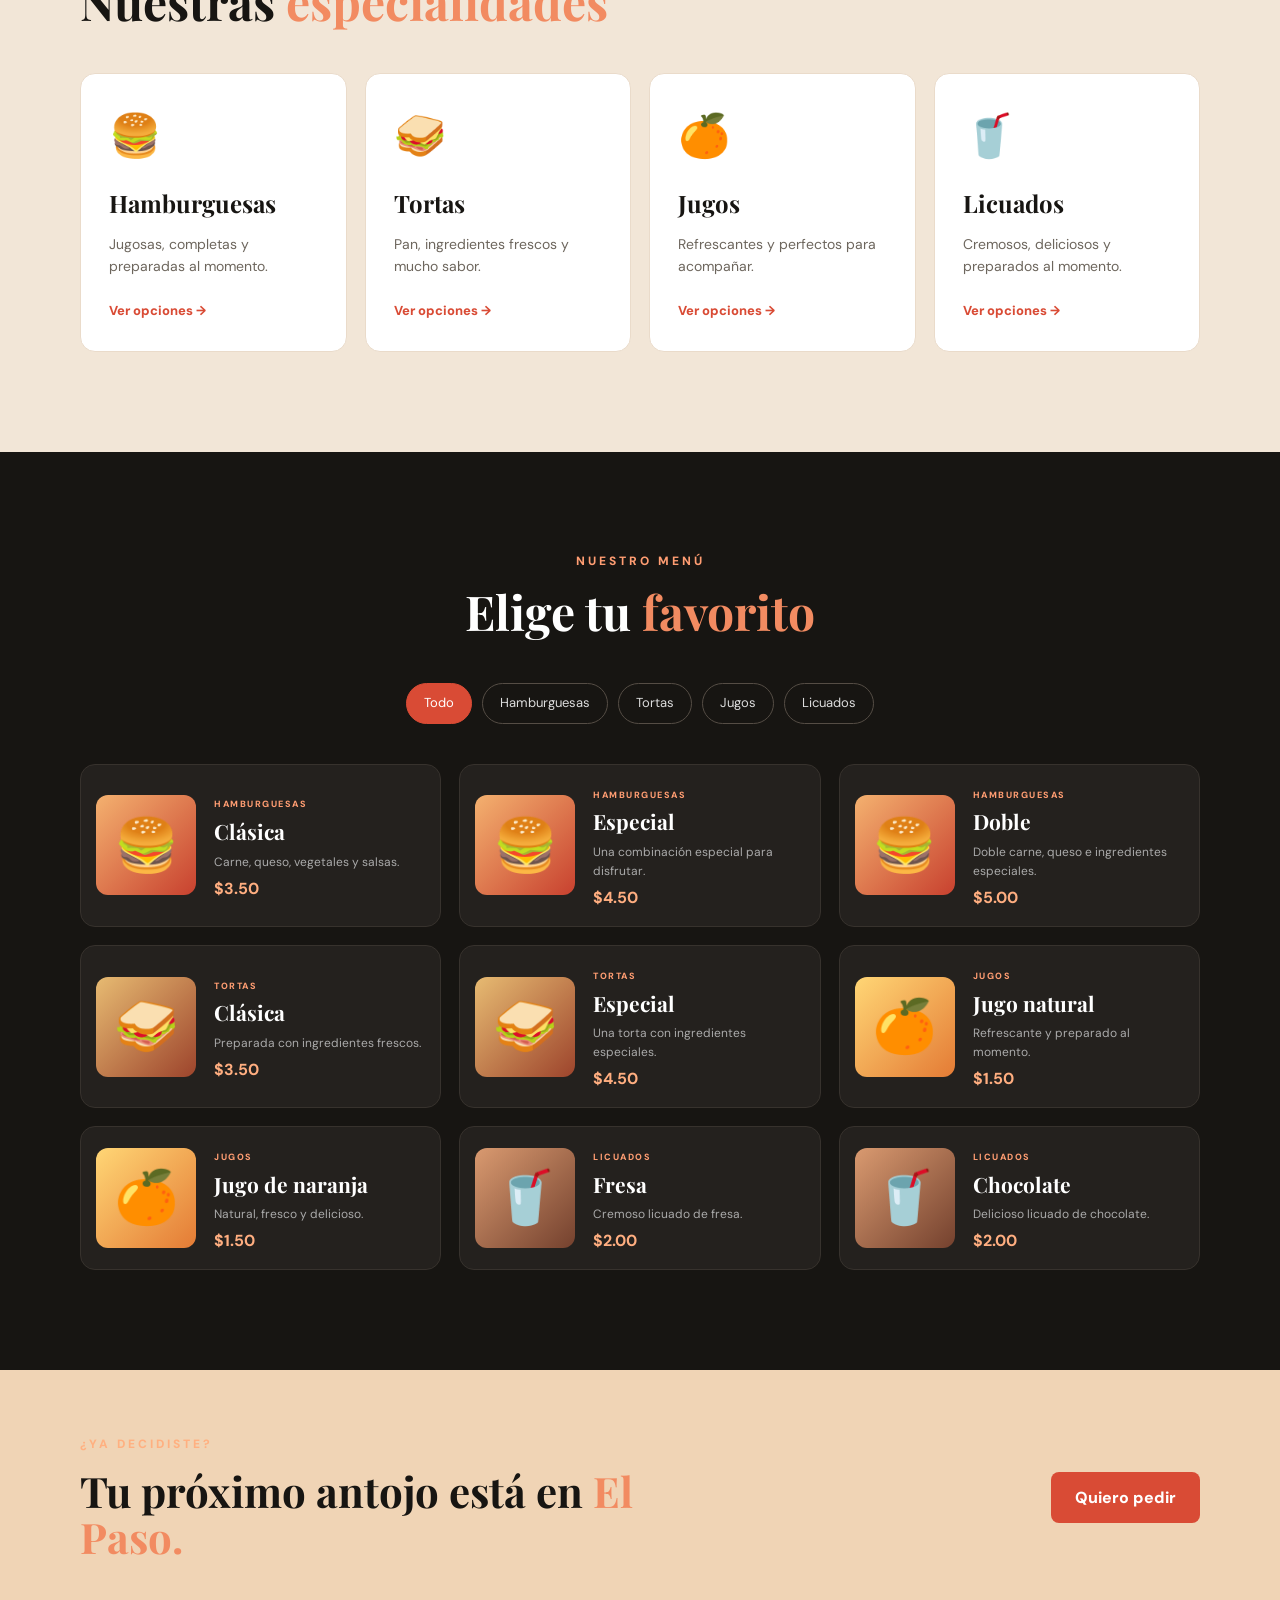
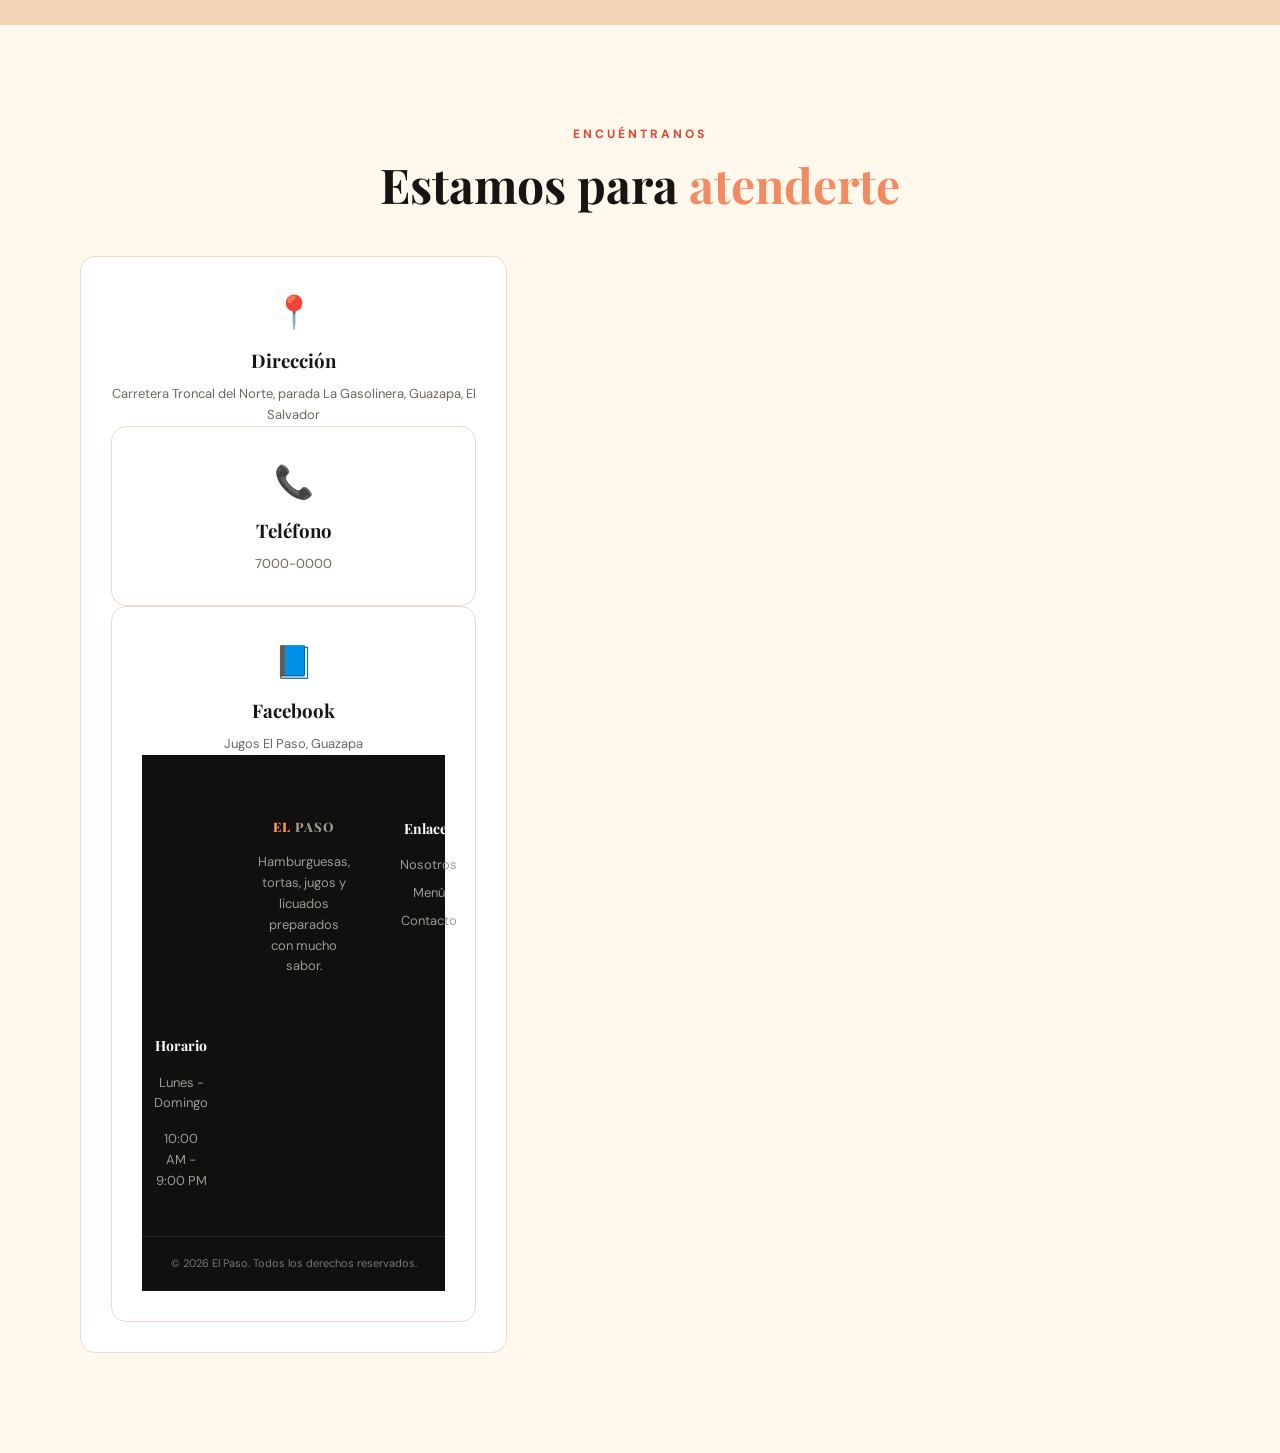
==== commit 92508a0e: "Update index.html" ====
--- a/index.html
+++ b/index.html
@@ -133,22 +133,13 @@
         <p>7000-0000</p>
     </div>
 </div>
-  
-     div class="contact-box">
+  <div class="contact-box">
     <div class="contact-icon">📘</div>
     <div>
         <h3>Facebook</h3>
         <p>
-            <a href="AQUI_IRA_TU_ENLACE" target="_blank">
+            <a href="AQUÍ_IRÁ_EL_LINK" target="_blank">
                 Jugos El Paso, Guazapa
-            </a>
-        </p>
-    </div>
-</div>/div></div>
-    </div>
-  </div>
-</section>
-</main>
 
 <footer>
   <div class="container footer-main">
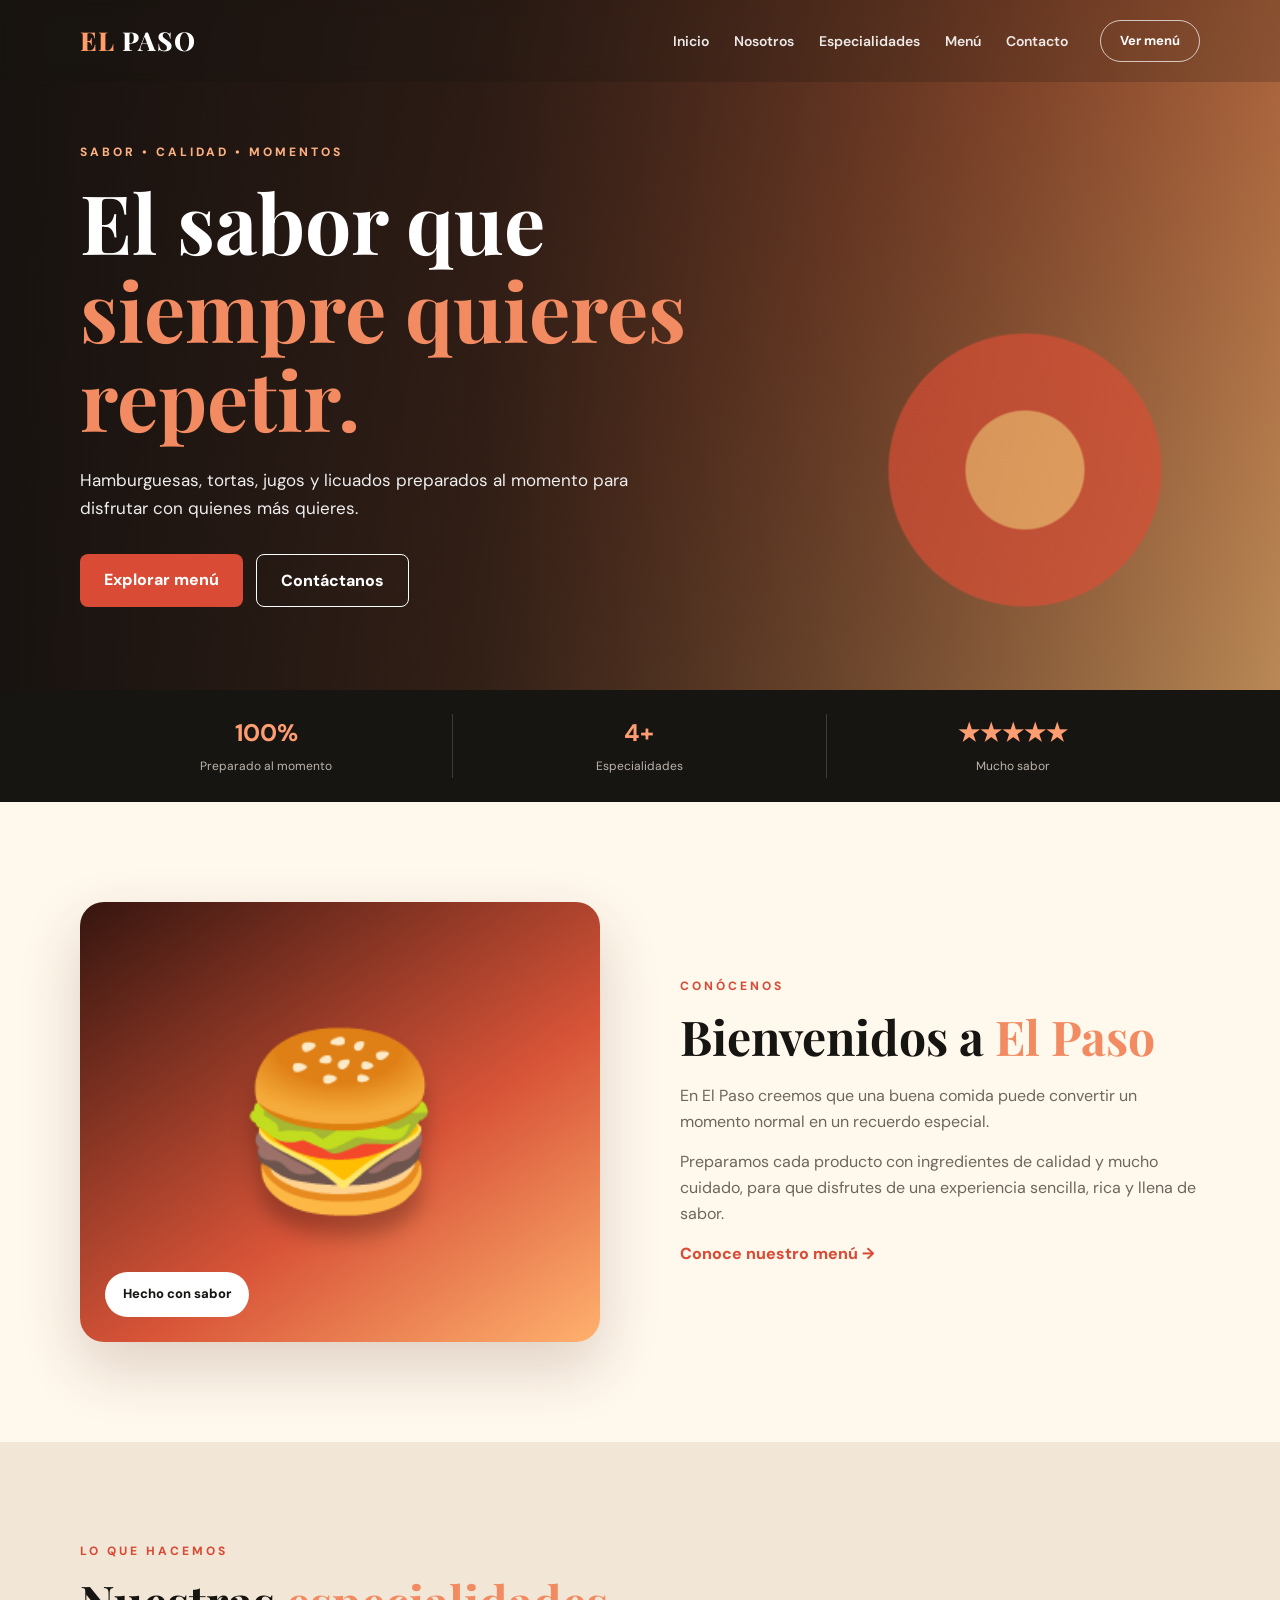
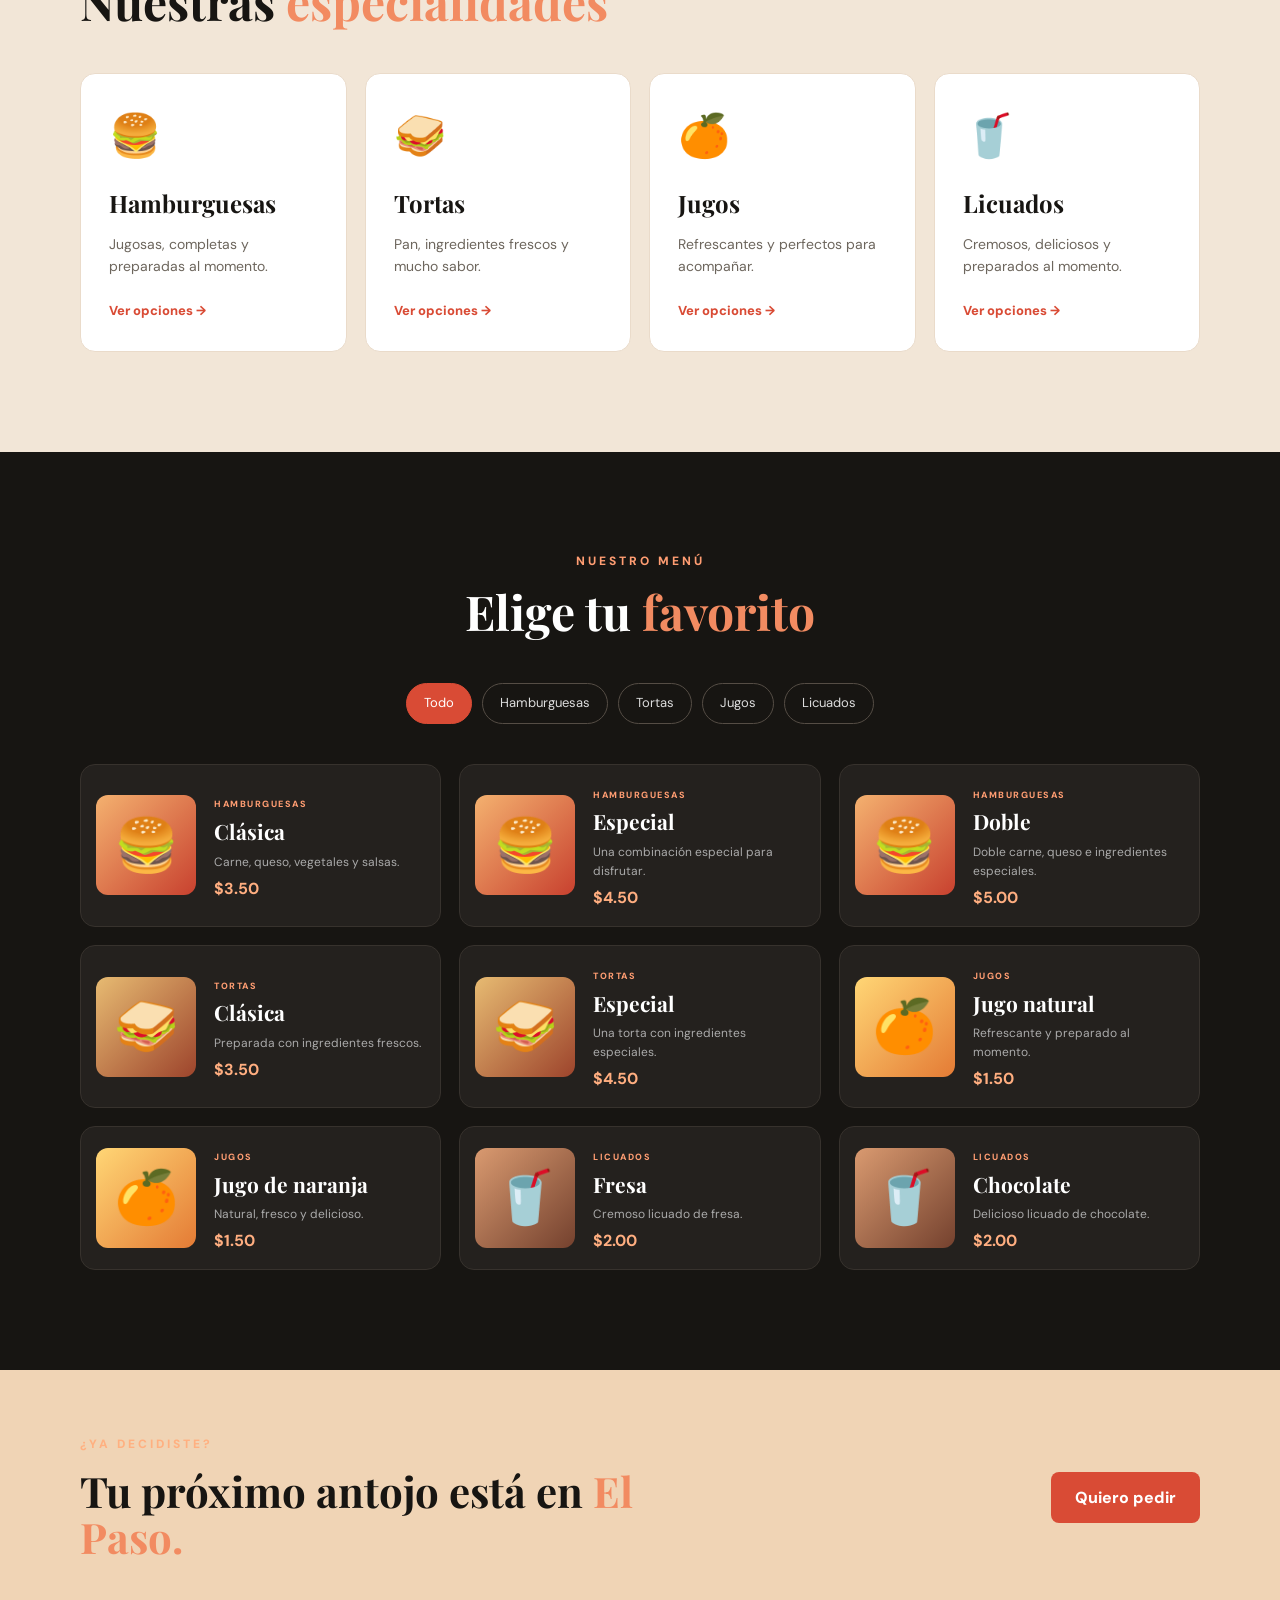
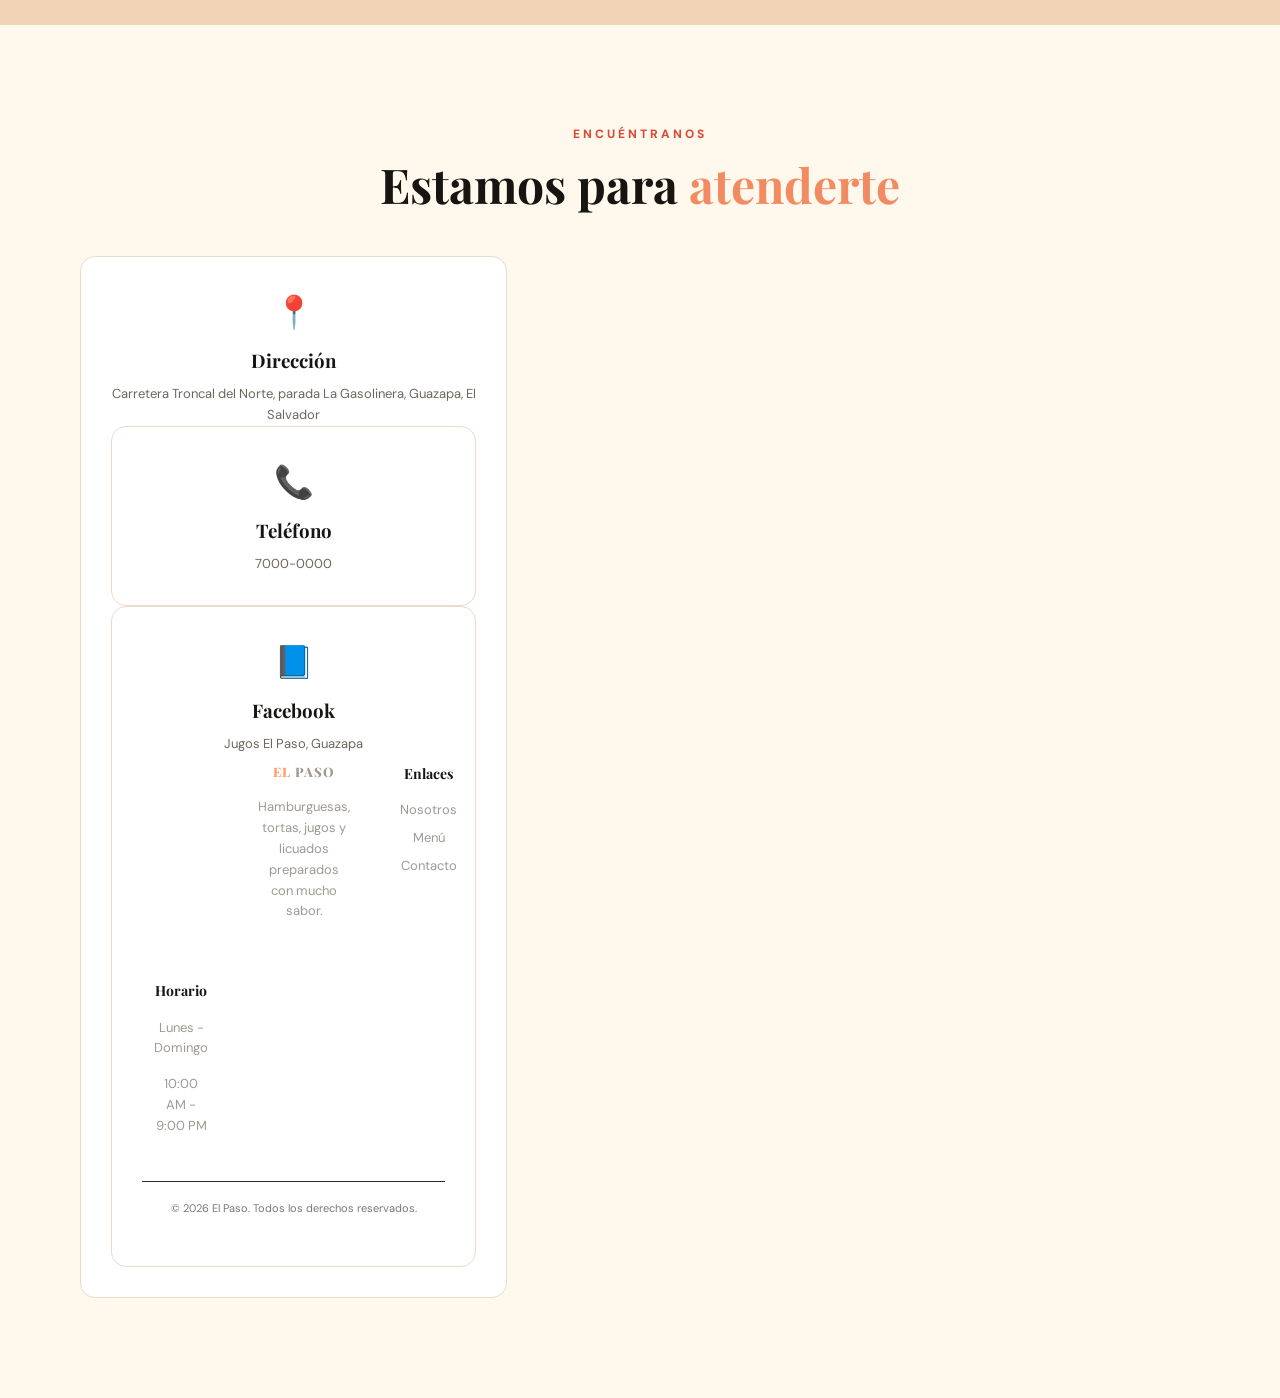
==== commit fa89f3cb: "Update index.html" ====
--- a/index.html
+++ b/index.html
@@ -140,8 +140,6 @@
         <p>
             <a href="AQUÍ_IRÁ_EL_LINK" target="_blank">
                 Jugos El Paso, Guazapa
-
-<footer>
   <div class="container footer-main">
     <div><a class="logo" href="#inicio"><span>EL</span> PASO</a><p>Hamburguesas, tortas, jugos y licuados preparados con mucho sabor.</p></div>
     <div><h3>Enlaces</h3><a href="#nosotros">Nosotros</a><a href="#menu">Menú</a><a href="#contacto">Contacto</a></div>
